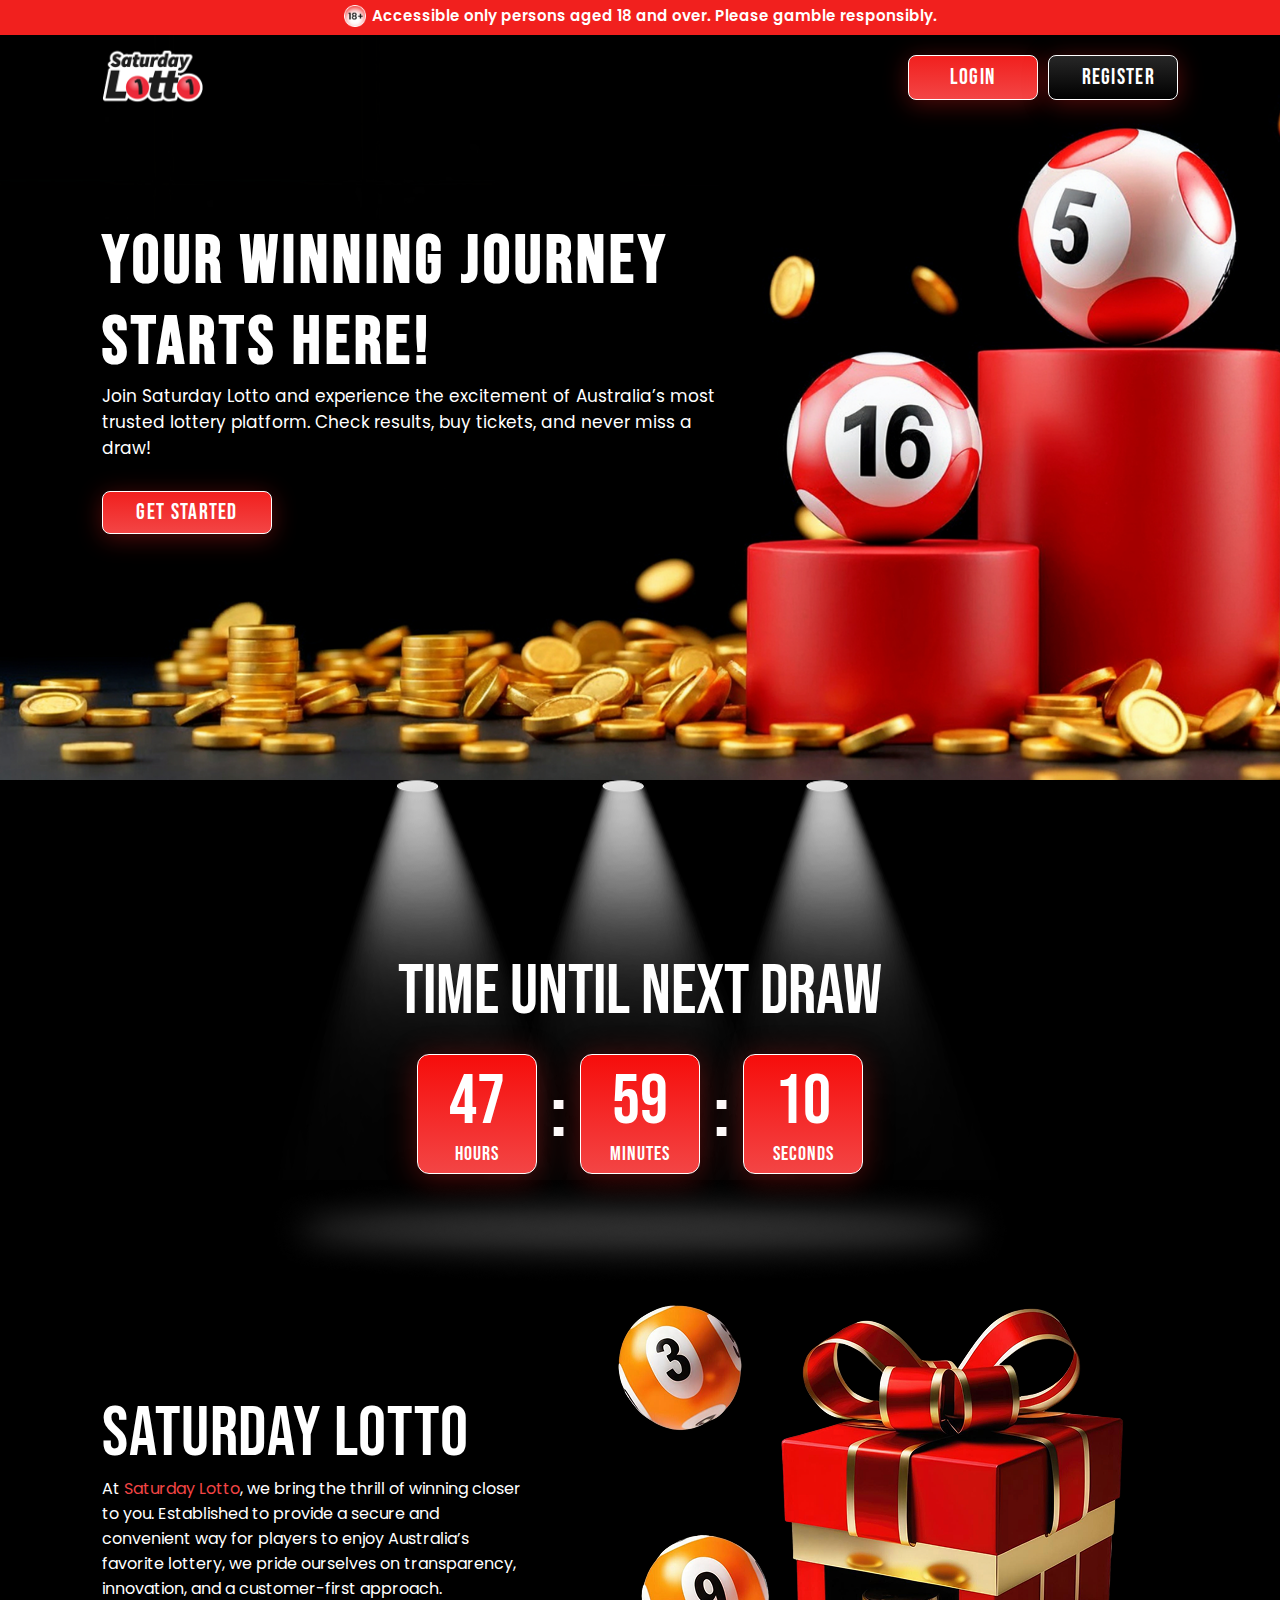
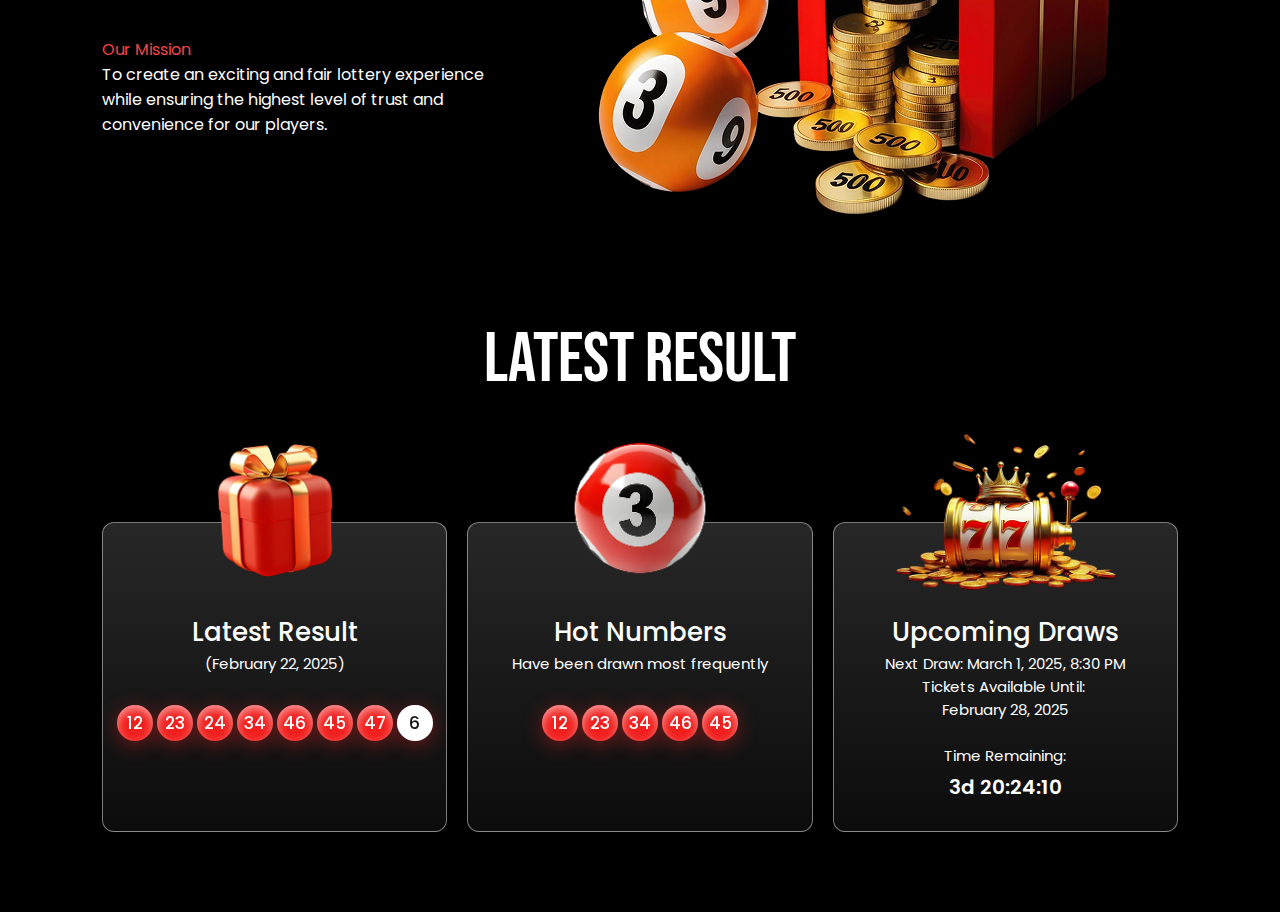
==== index.html @ 179a5784 "first commit" ====
<!DOCTYPE html>
<html lang="en">
    <head>
        <meta charset="utf-8">
		<meta http-equiv="X-UA-Compatible" content="IE=edge">
		<meta name="viewport" content="width=device-width, initial-scale=1">
        <title></title>
        <link rel="shortcut icon" href="" type="image/x-icon">
        <link rel="stylesheet" href="css/style.css">
        <link rel="stylesheet" href="css/responsive.css">
        <link rel="preconnect" href="https://fonts.googleapis.com">
        <link rel="preconnect" href="https://fonts.gstatic.com" crossorigin>
        <link href="https://fonts.googleapis.com/css2?family=Bebas+Neue&family=Poppins:ital,wght@0,100;0,200;0,300;0,400;0,500;0,600;0,700;0,800;0,900;1,100;1,200;1,300;1,400;1,500;1,600;1,700;1,800;1,900&display=swap" rel="stylesheet">
    </head>
    <body>
        <header>
            <div class="warning-top-bar">
                <p><img src="images/waring-top-bar.png" alt="18+ Restriction Logo">Accessible only persons aged 18 and over. Please gamble responsibly.</p>
            </div>
            <div class="container">
                <div class="header-menu">
                    <div class="header-logo">
                        <a href="">
                            <img src="images/saturday-logo.png" alt="Saturday Lotto Logo">
                        </a>
                    </div>
                    <div class="header-button">
                        <a href="login.html">
                            <button class="login-btn">Login</button>
                        </a>
                        <a href="register.html">
                            <button class="register-btn">Register</button>
                        </a>
                    </div>
                </div>
                <div class="banner-context">
                    <h1>Your Winning Journey Starts Here!</h1>
                    <p>Join Saturday Lotto and experience the excitement of Australia’s most trusted lottery platform. Check results, buy tickets, and never miss a draw!</p>
                    <a href="register.html">
                        <button class="banner-btn">Get Started</button>
                    </a>
                </div>
            </div>
        </header>
        <main>
            <section class="timing-section">
                <div class="container">
                    <div class="title-heading">
                        <h2>Time Until Next Draw</h2>
                    </div>
                    <div class="time-count-flex">
                        <div class="time-content">
                            <h3 id="hours">47</h3>
                            <p>hours</p>
                        </div>
                        <span class="colon">:</span>
                        <div class="time-content">
                            <h3 id="minutes">59</h3>
                            <p>minutes</p>
                        </div>
                        <span class="colon">:</span>
                        <div class="time-content">
                            <h3 id="seconds">10</h3>
                            <p>seconds</p>
                        </div>
                    </div>
                    
                    <div class="highlight-shadow">
                        <img src="images/highlight-shadow.png" alt="Highlight Shadow Image">
                    </div>
                </div>
            </section>
            <section class="about-section">
                <div class="container">
                    <div class="about-flex">
                        <div class="about-content">
                            <h2>Saturday Lotto</h2>
                            <p>At <span>Saturday Lotto</span>, we bring the thrill of winning closer to you. Established to provide a secure and convenient way for players to enjoy Australia’s favorite lottery, we pride ourselves on transparency, innovation, and a customer-first approach.</p><br> <br>
                            <p><span>Our Mission</span> <br>To create an exciting and fair lottery experience while ensuring the highest level of trust and convenience for our players.</p>
                        </div>
                        <div class="about-img">
                            <img src="images/red-box-coin-about.png" alt="Red Box with full of coins image">
                        </div>
                    </div>
                </div>
            </section>
            <section class="result-section">
                <div class="container">
                    <div class="result-title">
                        <h2>Latest Result</h2>
                    </div>
                    <div class="result-flex">
                        <div class="result-card">
                            <div class="result-img">
                                <img src="images/Latest-Result.png" alt="">
                            </div>
                            <div class="result-card-content">
                                <h3>Latest Result</h3>
                                <p>(February 22, 2025)</p>
                                <div class="lotto-num">
                                    <span>12</span>
                                    <span>23</span>
                                    <span>24</span>
                                    <span>34</span>
                                    <span>46</span>
                                    <span>45</span>
                                    <span>47</span>
                                    <span class="lotto-num-w">6</span>
                                </div>
                            </div>
                        </div>
                        <div class="result-card">
                            <div class="result-img">
                                <img src="images/Hot-Numbers.png" class="result-img-2" alt="Hot Numbers Image">
                            </div>
                            <div class="result-card-content">
                                <h3>Hot Numbers</h3>
                                <p>Have been drawn most frequently</p>
                                <div class="lotto-num">
                                    <span>12</span>
                                    <span>23</span>
                                    <span>34</span>
                                    <span>46</span>
                                    <span>45</span>
                                </div>
                            </div>
                        </div>
                        <div class="result-card">
                            <div class="result-img">
                                <img src="images/Upcoming-Draws.png" class="result-img-3" alt="">
                            </div>
                            <div class="result-card-content">
                                <h3>Upcoming Draws</h3>
                                <p>Next Draw: March 1, 2025, 8:30 PM  <br>
                                    Tickets Available Until:  <br>
                                    February 28, 2025 <br> <br>
                                    
                                    Time Remaining: <br>
                                    <span class="time-result">3d 20:24:10</span></p>
                            </div>
                        </div>
                    </div>
                </div>
            </section>
        </main>
        <script>
            document.addEventListener("DOMContentLoaded", function () {
    function startCountdown(duration) {
        const hoursEl = document.querySelector(".time-content:nth-child(1) h3");
        const minutesEl = document.querySelector(".time-content:nth-child(2) h3");
        const secondsEl = document.querySelector(".time-content:nth-child(3) h3");

        let endTime = localStorage.getItem("countdownEndTime");
        if (!endTime) {
            endTime = Date.now() + duration * 1000;
            localStorage.setItem("countdownEndTime", endTime);
        } else {
            endTime = parseInt(endTime);
        }

        function updateCountdown() {
            let remainingTime = Math.max(0, Math.floor((endTime - Date.now()) / 1000));
            let hours = Math.floor(remainingTime / 3600);
            let minutes = Math.floor((remainingTime % 3600) / 60);
            let seconds = remainingTime % 60;

            hoursEl.textContent = hours.toString().padStart(2, '0');
            minutesEl.textContent = minutes.toString().padStart(2, '0');
            secondsEl.textContent = seconds.toString().padStart(2, '0');

            if (remainingTime > 0) {
                setTimeout(updateCountdown, 1000);
            } else {
                localStorage.removeItem("countdownEndTime");
            }
        }

        updateCountdown();
    }

    // Set countdown duration (e.g., 47 hours, 59 minutes, 10 seconds)
    let countdownDuration = (47 * 3600) + (59 * 60) + 10;
    startCountdown(countdownDuration);
});

        </script>
    </body>
</html>
---- css/style.css ----
*{
    padding: 0;
    margin: 0;
    box-sizing: border-box;
}
body{
    background: #000;
}
.container{
    width: 84%;
    max-width: 1365px;
    margin: 0 auto;
}
button{
    cursor: pointer;
}
header {
    background-image: url('../images/saturday-lotto-header-bg.png');
    background-position: center left 25%;
    background-repeat: no-repeat;
    background-size: cover;
    min-height: 780px;
}
.warning-top-bar{
    background: #F1201E;
    text-align: center;
    padding: 4px;
}
.warning-top-bar > p{
    color: #FFF;
    text-align: center;
    font-family: Poppins;
    font-size: 15px;
    font-style: normal;
    font-weight: 600;
    line-height: normal;
    display: inline-flex;
    align-items: center;
}
.warning-top-bar > p > img{
    width: 22px;
    height: 22px;
    margin-right: 6px;
}
.header-menu{
    display: flex;
    align-items: center;
    justify-content: space-between;
    padding: 8px 0px;
}
.header-logo > a > img{
    width: 100.763px;
    height: 66px;
    flex-shrink: 0;
    aspect-ratio: 100.76/66.00;
}
.header-button {
    display: flex;
    justify-content: center;
    align-items: center;
    gap: 10px;
    flex-shrink: 0;
}
button.login-btn{
    border-radius: 8px;
    border: 0.7px solid #FFF;
    background: linear-gradient(180deg, #F1201E 0%, #F34545 100%);
    box-shadow: 0px 4px 25px 0px rgba(241, 32, 30, 0.35);
    color: #FFF;
    text-align: center;
    font-size: 22px;
    font-style: normal;
    font-weight: 500;
    line-height: normal;
    letter-spacing: 1.3px;
    width: 130px;
    height: 45px;
    padding: 7px 33px;
    font-family: "Bebas Neue";
}
button.register-btn{
    border-radius: 8px;
    border: 0.7px solid #FFF;
    background: linear-gradient(180deg, #272727 0%, #000 100%);
    box-shadow: 0px 4px 25px 0px rgba(241, 32, 30, 0.35);
    color: #FFF;
    text-align: center;
    font-size: 22px;
    font-style: normal;
    font-weight: 500;
    line-height: normal;
    letter-spacing: 1.3px;
    width: 130px;
    height: 45px;
    padding: 7px 33px;
    font-family: "Bebas Neue";
}
.banner-context{
    padding: 100px 0px ;
}
.banner-context > h1{
    color: #FFF;
    font-family: "Bebas Neue";
    font-size: 68px;
    font-style: normal;
    font-weight: 600;
    line-height: normal;
    letter-spacing: 4px;
    width: 60%;
}
.banner-context > p{
    color: #FFF;
    font-family: Poppins;
    font-size: 17px;
    font-style: normal;
    font-weight: 400;
    line-height: normal;
    width: 58%;
}
button.banner-btn{
    border-radius: 8px;
    border: 0.7px solid #FFF;
    background: linear-gradient(180deg, #F1201E 0%, #F34545 100%);
    box-shadow: 0px 4px 25px 0px rgba(241, 32, 30, 0.35);
    color: #FFF;
    text-align: center;
    font-family: "Bebas Neue";
    font-size: 22px;
    font-style: normal;
    font-weight: 500;
    line-height: normal;
    letter-spacing: 1.3px;
    padding: 7px 33px;
    margin: 30px 0px;
}
.timing-section {
    background-image: url('../images/lighting-img.png');
    background-repeat: no-repeat;
    height: 400px;
    padding: 150px 0px 200px 0px;
    width: 100%;
    background-position: 54% 17%;
}
.title-heading > h2 {
    color: #FFF;
    font-family: "Bebas Neue";
    font-size: 70px;
    font-style: normal;
    font-weight: 500;
    line-height: normal;
    text-align: center;
    padding: 20px 0px;
}
.time-count-flex {
    display: flex;
    align-items: center;
    justify-content: center;
    gap: 15px; 
}
.time-content {
    border-radius: 12px;
    border: 1px solid #FFF;
    background: linear-gradient(180deg, #F60D0B 0%, #F34545 100%);
    box-shadow: 0px 4px 30px 0px rgba(241, 32, 30, 0.35);
    width: 120px;
    height: 120px;
    flex-shrink: 0;
    text-align: center;
    display: flex;
    flex-direction: column;
    align-items: center;
    justify-content: center;
}
.time-content h3 {
    color: #FFF;
    font-family: "Bebas Neue";
    font-size: 70px;
    font-style: normal;
    font-weight: 400;
    line-height: 100px;
    margin: 0;
}
.time-content p {
    color: #FFF;
    font-family: "Bebas Neue";
    font-size: 20px;
    font-style: normal;
    font-weight: 400;
    line-height: normal;
    letter-spacing: 1px;
    margin: 0;
    position: relative;
    top: -10px;
}
.colon {
    font-size: 70px;
    font-family: "Bebas Neue";
    color: #FFF;
    font-weight: bold;
    line-height: 100px;
}
.highlight-shadow{
    text-align: center;
}
.about-section{
    padding: 70px 0px 40px 0px;
}
.about-flex{
    display: grid;
    grid-template-columns: repeat(2, 1fr);
    align-items: center;
    gap: 30px;
}
.about-content > h2{
    color: #FFF;
    font-family: "Bebas Neue";
    font-size: 70px;
    font-style: normal;
    font-weight: 500;
    line-height: normal;
    letter-spacing: 0.8px;
}
.about-content > p{
    color: #FFF;
    font-family: Poppins;
    font-size: 16px;
    font-style: normal;
    font-weight: 400;
    line-height: normal;
}
.about-content > p > span{
    color: #F34545;
}
.result-section{
    padding: 0px 0px 80px 0px;
}
.result-title > h2{
    color: #FFF;
    text-align: center;
    font-family: "Bebas Neue";
    font-size: 70px;
    font-style: normal;
    font-weight: 500;
    line-height: normal;
    text-align: center;
}
.result-flex{
    display: grid;
    grid-template-columns: repeat(3, 1fr);
    gap: 20px;
    align-items: center;
    justify-content: center;
    padding-top: 120px;
}
.result-card{
    border-radius: 12px;
    border: 1px solid rgba(255, 255, 255, 0.46);
    background: linear-gradient(180deg, #272727 0%, #0C0C0C 100%);
    text-align: center;
    flex-shrink: 0;
    height: 310px;
    flex-shrink: 0;
}
.result-img {
    position: relative;
}
.result-img > img {
    position: absolute;
    top: -90px;
    transform: translateX(-50%);
    width: 150px;
    height: auto;
}
img.result-img-2 {
    width: 200px;
    height: 150px;
}
img.result-img-3 {
    width: 320px;
    height: 175px;
    flex-shrink: 0;
    aspect-ratio: 66/37;
}
.result-card-content{
    padding: 90px 0px 20px 0px;
}
.result-card-content > h3{
    color: #FFF;
    text-align: center;
    font-family: Poppins;
    font-size: 26px;
    font-style: normal;
    font-weight: 500;
    line-height: normal;
}
.result-card-content > p{
    color: #FFF;
    text-align: center;
    font-family: Poppins;
    font-size: 15px;
    font-style: normal;
    font-weight: 400;
    line-height: normal;
}
.lotto-num{
    padding: 30px 0px 0px 0px;
}
.lotto-num > span {
    background: #F1201E;
    box-shadow: 0px 4px 10px 0px rgba(255, 255, 255, 0.56) inset;
    filter: drop-shadow(0px 4px 10px rgba(241, 32, 30, 0.42));
    border-radius: 100px;
    width: 36px;
    display: inline-flex;
    height: 36px;
    padding: 8px;
    color: #FFF;
    text-align: center;
    font-family: Poppins;
    font-size: 17px;
    font-style: normal;
    font-weight: 500;
    line-height: normal;
    align-items: center;
    justify-content: center;
}
span.lotto-num-w{
    background-color: #fff !important;
    color: #151515 !important;
}
.time-result{
    font-size: 20px;
    font-weight: 600;
    line-height: 40px;
}
---- css/responsive.css ----
@media only screen and (max-width: 3000px) and (min-width: 2000px){
    header {
        min-height: 875px;
    }
}
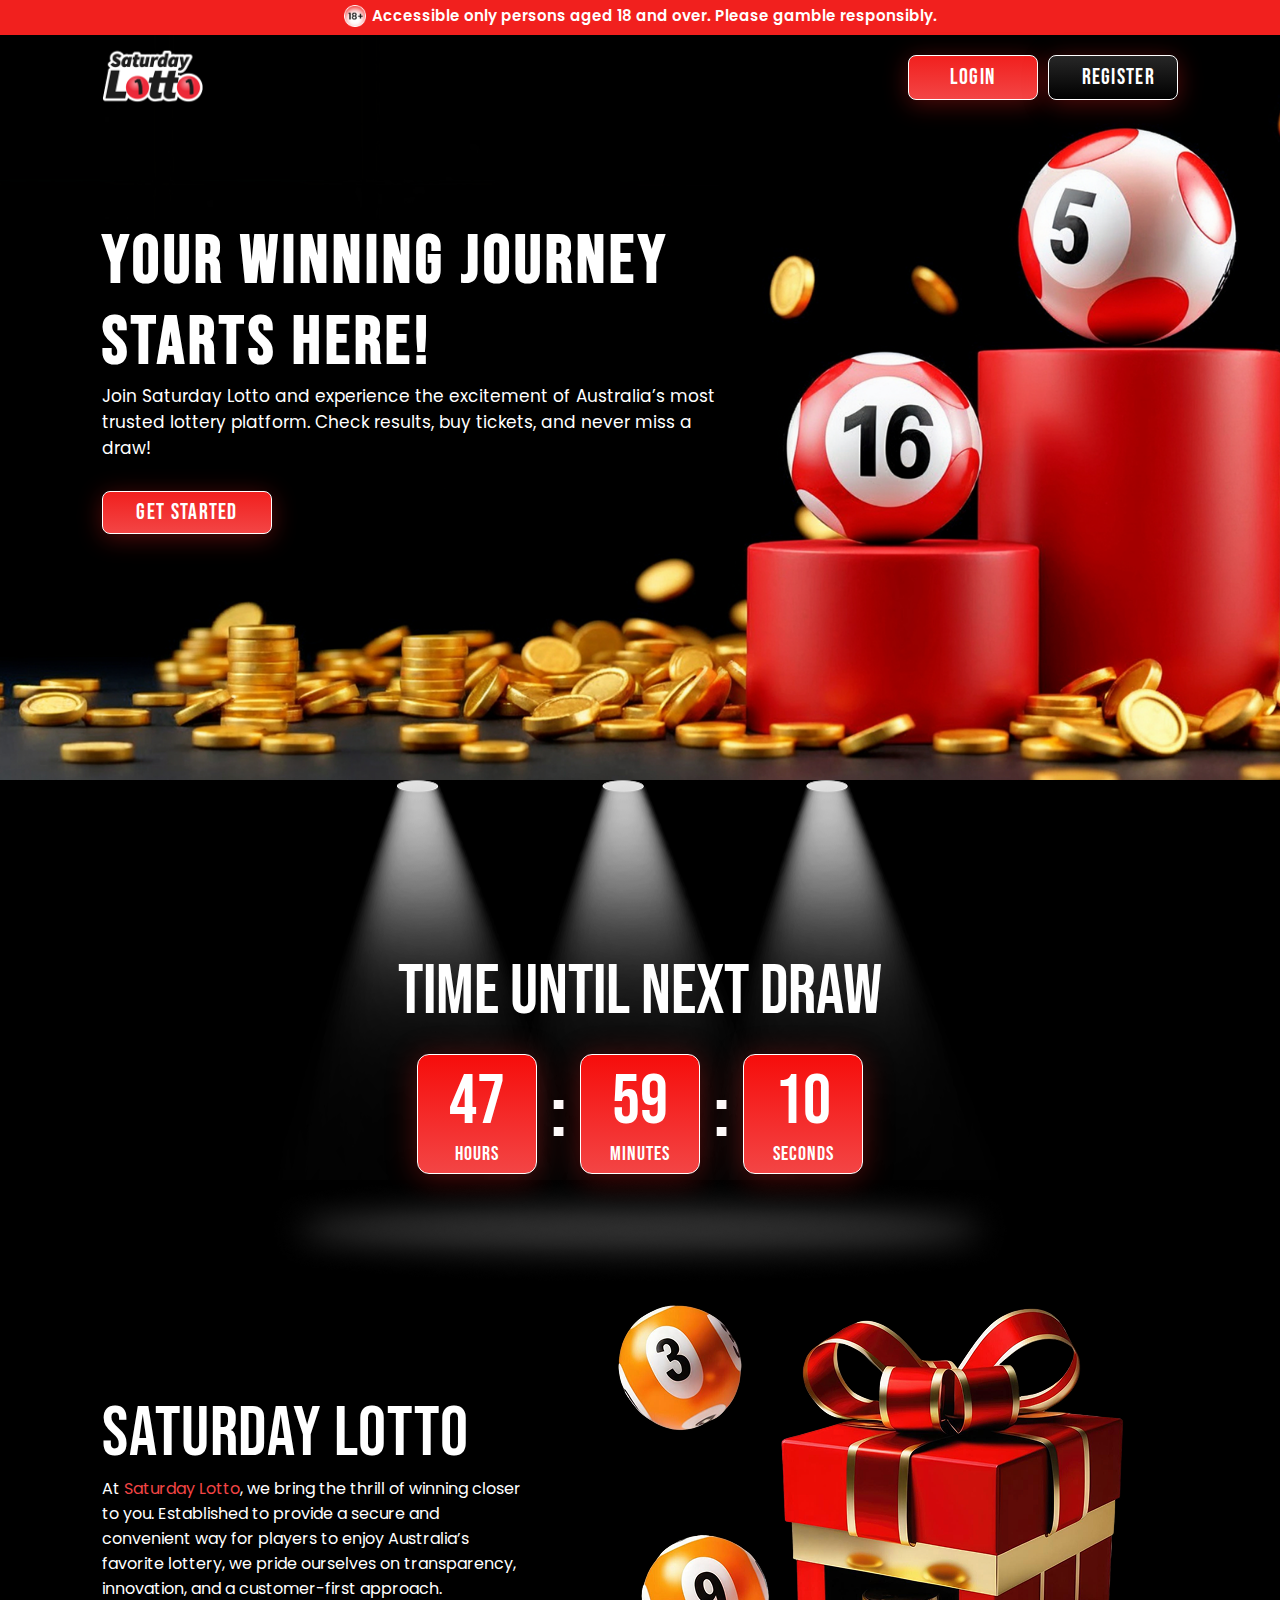
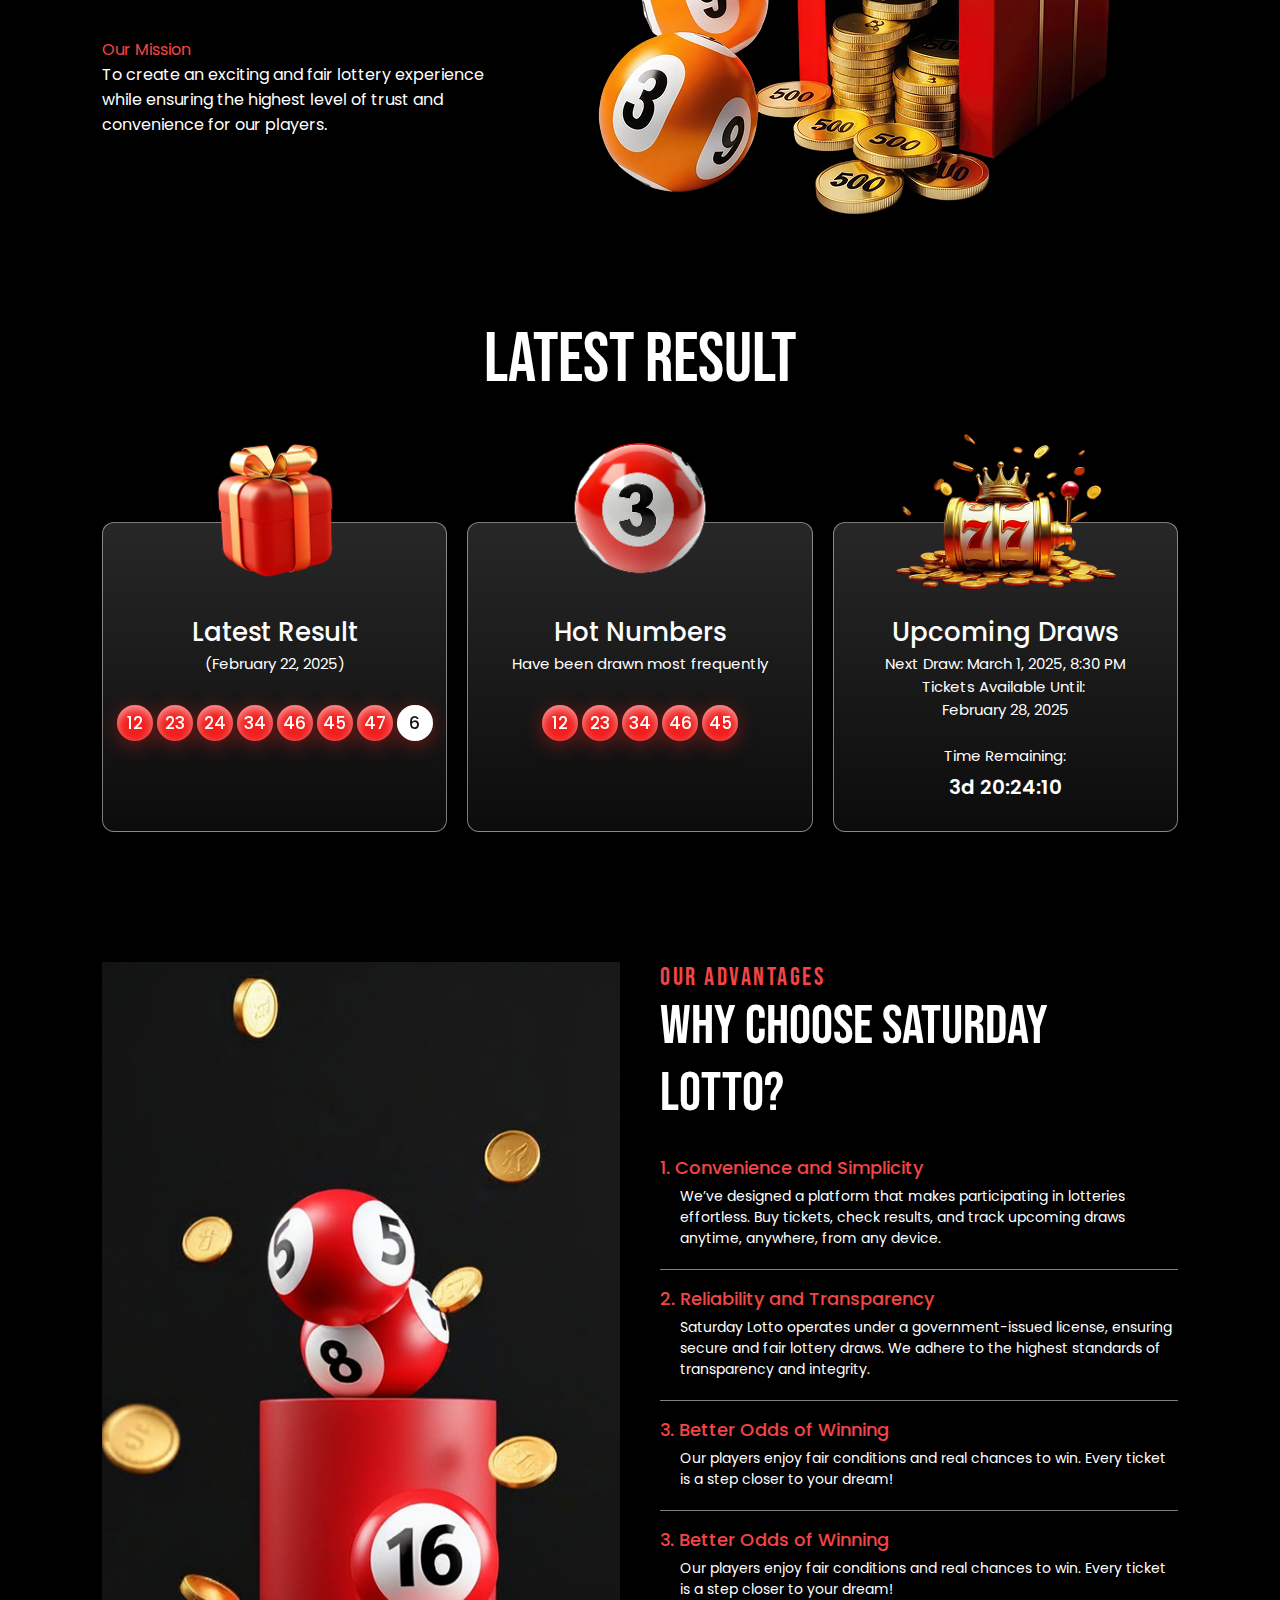
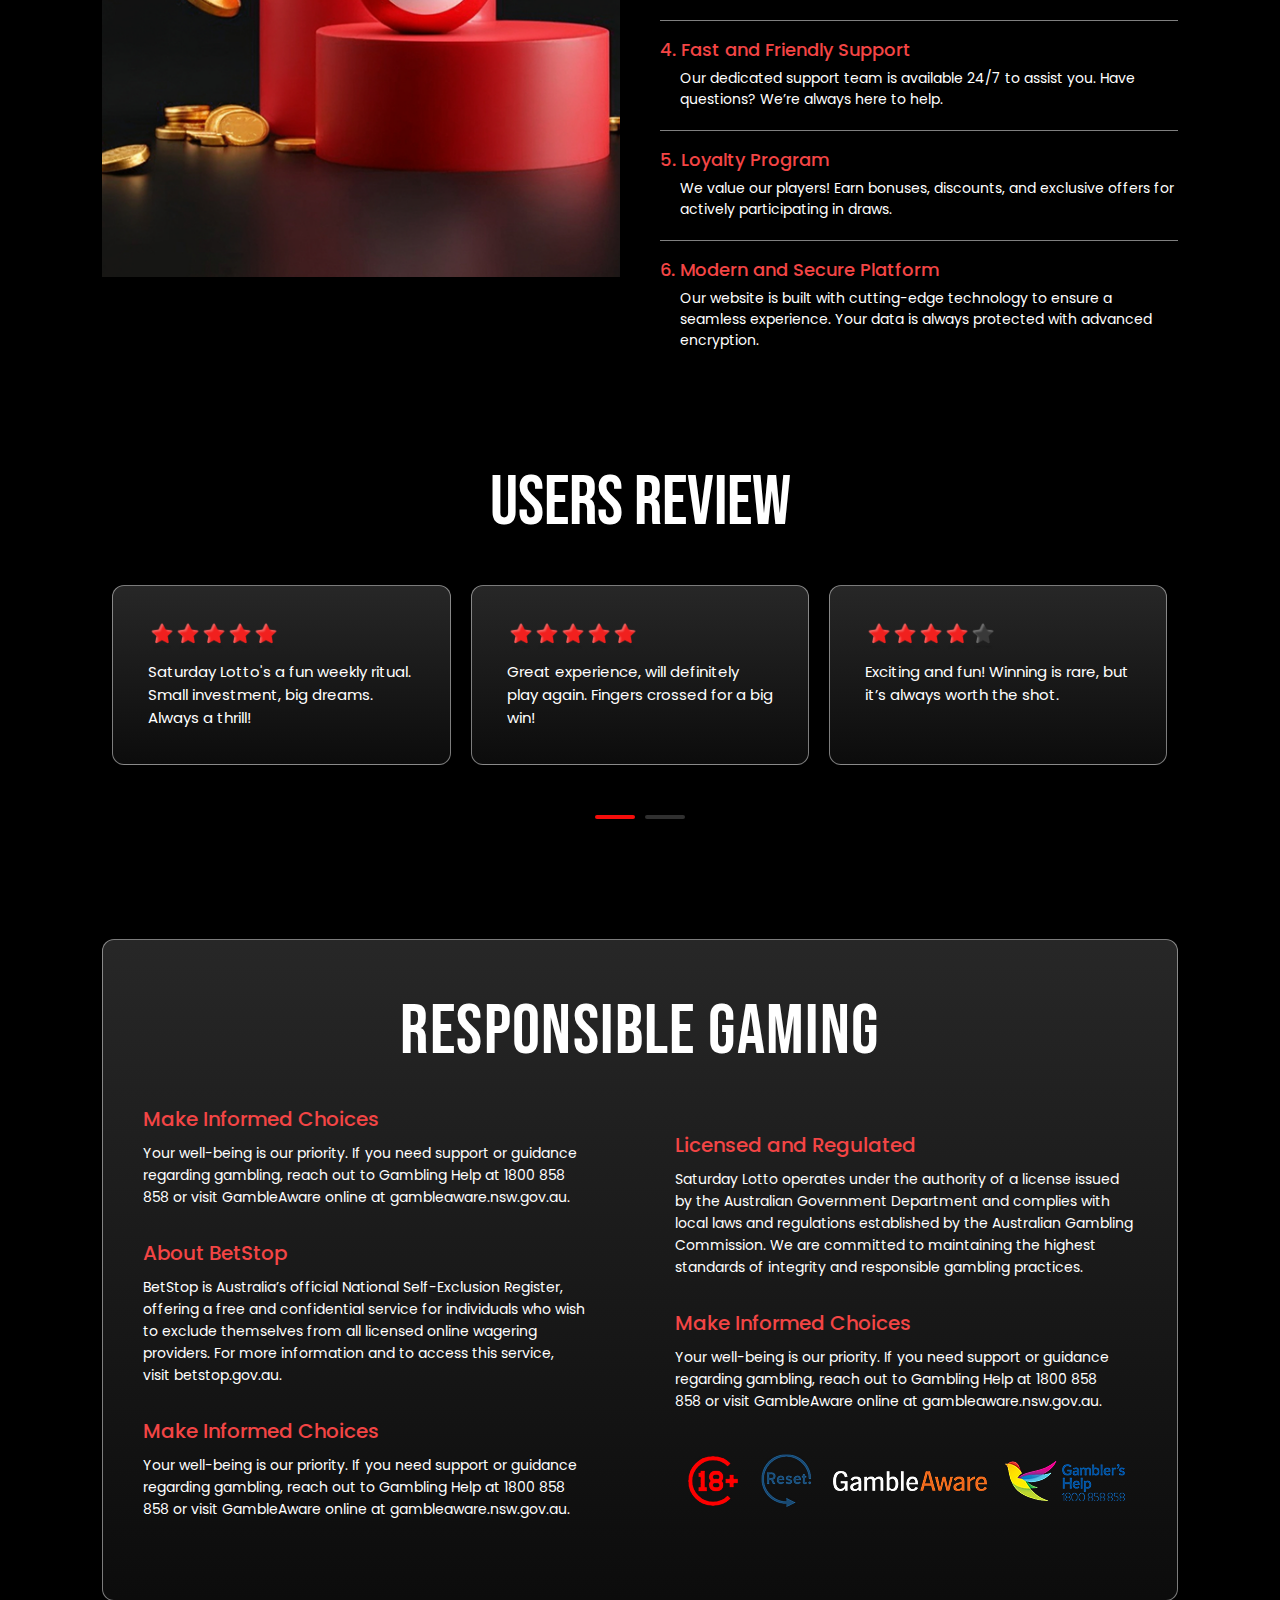
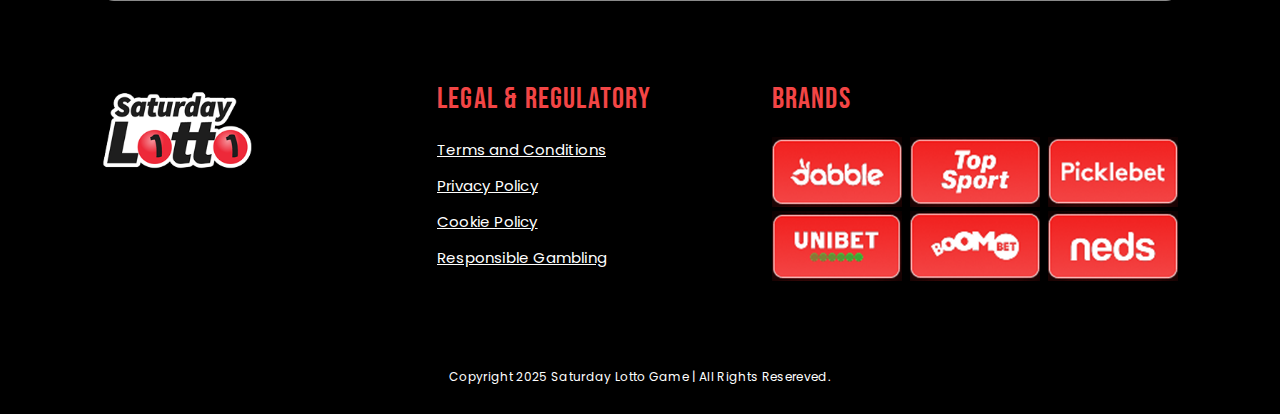
==== commit d641ccd4: "home page comlete" ====
--- a/index.html
+++ b/index.html
@@ -142,47 +142,264 @@
                     </div>
                 </div>
             </section>
+            <section class="faq-section">
+                <div class="container">
+                    <div class="faq-flex">
+                        <div class="faq-img-area">
+                            <img src="images/faq-bg-img.png" alt="Saturday Lotto FAQ Image">
+                        </div>
+                        <div class="faq-context">
+                            <div class="faq-title-part">
+                                <small>Our Advantages</small>
+                                <h2>Why Choose Saturday Lotto?</h2>
+                            </div>
+                            <div class="faq-part">
+                                <ul>
+                                    <li>
+                                        <h3>1. Convenience and Simplicity</h3>
+                                        <p>We’ve designed a platform that makes participating in lotteries effortless. Buy tickets, check results, and track upcoming draws anytime, anywhere, from any device.</p>
+                                    </li>
+                                    <li>
+                                        <h3>2. Reliability and Transparency</h3>
+                                        <p>Saturday Lotto operates under a government-issued license, ensuring secure and fair lottery draws. We adhere to the highest standards of transparency and integrity.</p>
+                                    </li>
+                                    <li>
+                                        <h3>3. Better Odds of Winning</h3>
+                                        <p>Our players enjoy fair conditions and real chances to win. Every ticket is a step closer to your dream!</p>
+                                    </li>
+                                    <li>
+                                        <h3>3. Better Odds of Winning</h3>
+                                        <p>Our players enjoy fair conditions and real chances to win. Every ticket is a step closer to your dream!</p>
+                                    </li>
+                                    <li>
+                                        <h3>4. Fast and Friendly Support</h3>
+                                        <p>Our dedicated support team is available 24/7 to assist you. Have questions? We’re always here to help.</p>
+                                    </li>
+                                    <li>
+                                        <h3>5. Loyalty Program</h3>
+                                        <p>We value our players! Earn bonuses, discounts, and exclusive offers for actively participating in draws.</p>
+                                    </li>
+                                    <li>
+                                        <h3>6. Modern and Secure Platform</h3>
+                                        <p>Our website is built with cutting-edge technology to ensure a seamless experience. Your data is always protected with advanced encryption.</p>
+                                    </li>
+                                </ul>
+                            </div>
+                        </div>
+                    </div>
+                </div>
+            </section>
+            <section class="review-section">
+                <div class="container">
+                    <div class="review-title">
+                        <h2>USERS REVIEW</h2>
+                    </div>
+                    <div class="review-slider-container">
+                        <div class="review-slider-flex" id="reviewSlider">
+                            <div class="review-card">
+                                <ul>
+                                    <li><img src="images/star.png" alt="Star Icon"></li>
+                                    <li><img src="images/star.png" alt="Star Icon"></li>
+                                    <li><img src="images/star.png" alt="Star Icon"></li>
+                                    <li><img src="images/star.png" alt="Star Icon"></li>
+                                    <li><img src="images/star.png" alt="Star Icon"></li>
+                                </ul>
+                                <p>Saturday Lotto's a fun weekly ritual. Small investment, big dreams. Always a thrill!</p>
+                            </div>
+                            <div class="review-card">
+                                <ul>
+                                    <li><img src="images/star.png" alt="Star Icon"></li>
+                                    <li><img src="images/star.png" alt="Star Icon"></li>
+                                    <li><img src="images/star.png" alt="Star Icon"></li>
+                                    <li><img src="images/star.png" alt="Star Icon"></li>
+                                    <li><img src="images/star.png" alt="Star Icon"></li>
+                                </ul>
+                                <p>Great experience, will definitely play again. Fingers crossed for a big win!</p>
+                            </div>
+                            <div class="review-card">
+                                <ul>
+                                    <li><img src="images/star.png" alt="Star Icon"></li>
+                                    <li><img src="images/star.png" alt="Star Icon"></li>
+                                    <li><img src="images/star.png" alt="Star Icon"></li>
+                                    <li><img src="images/star.png" alt="Star Icon"></li>
+                                    <li><img src="images/star-black.png" alt="Star Icon"></li>
+                                </ul>
+                                <p>Exciting and fun! Winning is rare, but it’s always worth the shot.</p>
+                            </div>
+                            <div class="review-card">
+                                <ul>
+                                    <li><img src="images/star.png" alt="Star Icon"></li>
+                                    <li><img src="images/star.png" alt="Star Icon"></li>
+                                    <li><img src="images/star.png" alt="Star Icon"></li>
+                                    <li><img src="images/star.png" alt="Star Icon"></li>
+                                    <li><img src="images/star.png" alt="Star Icon"></li>
+                                </ul>
+                                <p>Thrilling and enjoyable! Winning doesn’t happen often, but it’s always worth taking the chance.</p>
+                            </div>
+                        </div>
+                    </div>
+                    <div class="slider-button">
+                        <div class="button-pre" id="prevBtn"></div>
+                        <div class="button-next" id="nextBtn"></div>
+                    </div>
+                </div>
+            </section>
+            <section class="responsibile-section">
+                <div class="container">
+                    <div class="game-bg">
+                        <div class="gaming-title">
+                            <h2>Responsible Gaming</h2>
+                        </div>
+                        <div class="game-flex">
+                            <div class="game-context">
+                                <h3>Make Informed Choices</h3>
+                                <p>Your well-being is our priority. If you need support or guidance regarding gambling, reach out to Gambling Help at 1800 858 858 or visit GambleAware online at gambleaware.nsw.gov.au.</p>
+                                <h3>About BetStop</h3>
+                                <p>BetStop is Australia’s official National Self-Exclusion Register, offering a free and confidential service for individuals who wish to exclude themselves from all licensed online wagering providers. For more information and to access this service, visit betstop.gov.au.</p>
+                                <h3>Make Informed Choices</h3>
+                                <p>Your well-being is our priority. If you need support or guidance regarding gambling, reach out to Gambling Help at 1800 858 858 or visit GambleAware online at gambleaware.nsw.gov.au.</p>
+                            </div> <div class="game-context">
+                                <h3>Licensed and Regulated</h3>
+                                <p>Saturday Lotto operates under the authority of a license issued by the Australian Government Department and complies with local laws and regulations established by the Australian Gambling Commission. We are committed to maintaining the highest standards of integrity and responsible gambling practices.</p>
+                                <h3>Make Informed Choices</h3>
+                                <p>Your well-being is our priority. If you need support or guidance regarding gambling, reach out to Gambling Help at 1800 858 858 or visit GambleAware online at gambleaware.nsw.gov.au.</p>
+                                <ul>
+                                    <li>
+                                        <a href="">
+                                            <img src="images/f-logo-1.png" alt="">
+                                        </a>
+                                    </li>
+                                    <li>
+                                        <a href="">
+                                            <img src="images/f-logo-2.png" alt="">
+                                        </a>
+                                    </li>
+                                    <li>
+                                        <a href="">
+                                            <img src="images/f-logo-3.png" alt="">
+                                        </a>
+                                    </li>
+                                    <li>
+                                        <a href="">
+                                            <img src="images/f-logo-4.png" alt="">
+                                        </a>
+                                    </li>
+                                </ul>
+                            </div>
+                        </div>
+                    </div>
+                </div>
+            </section>
         </main>
+        <footer class="footer-section">
+            <div class="container">
+                <div class="contact-flex">
+                    <div class="footer-logo">
+                        <img src="images/saturday-logo.png" alt="Saturday Lotto Logo">
+                    </div>
+                    <div class="useful-links">
+                        <h3 class="footer-title-h3">Legal & Regulatory</h3>
+                        <ul>
+                            <li>
+                                <a href="terms.html">Terms and Conditions</a>
+                            </li>
+                            <li>
+                                <a href="privacy-policy.html">Privacy Policy</a>
+                            </li>
+                            <li>
+                                <a href="cookie-policy.html">Cookie Policy</a>
+                            </li>
+                            <li>
+                                <a href="responsible-gaming.html">Responsible Gambling</a>
+                            </li>
+                        </ul>
+                    </div>
+                    <div class="footer-brands">
+                        <h3 class="footer-title-h3">brands</h3>
+                        <ul>
+                            <li><img src="images/brand-1.png"></li>
+                            <li><img src="images/brand-2.png"></li>
+                            <li><img src="images/brand-3.png"></li>
+                            <li><img src="images/brand-4.png"></li>
+                            <li><img src="images/brand-5.png"></li>
+                            <li><img src="images/brand-6.png"></li>
+                        </ul>
+                    </div>
+                </div>
+                <div class="copyright">
+                    <p>Copyright 2025 Saturday Lotto Game | All Rights Resereved.</p>
+                </div>
+            </div>
+        </footer>
+
         <script>
             document.addEventListener("DOMContentLoaded", function () {
-    function startCountdown(duration) {
-        const hoursEl = document.querySelector(".time-content:nth-child(1) h3");
-        const minutesEl = document.querySelector(".time-content:nth-child(2) h3");
-        const secondsEl = document.querySelector(".time-content:nth-child(3) h3");
-
-        let endTime = localStorage.getItem("countdownEndTime");
-        if (!endTime) {
-            endTime = Date.now() + duration * 1000;
-            localStorage.setItem("countdownEndTime", endTime);
-        } else {
-            endTime = parseInt(endTime);
-        }
-
-        function updateCountdown() {
-            let remainingTime = Math.max(0, Math.floor((endTime - Date.now()) / 1000));
-            let hours = Math.floor(remainingTime / 3600);
-            let minutes = Math.floor((remainingTime % 3600) / 60);
-            let seconds = remainingTime % 60;
-
-            hoursEl.textContent = hours.toString().padStart(2, '0');
-            minutesEl.textContent = minutes.toString().padStart(2, '0');
-            secondsEl.textContent = seconds.toString().padStart(2, '0');
-
-            if (remainingTime > 0) {
-                setTimeout(updateCountdown, 1000);
-            } else {
-                localStorage.removeItem("countdownEndTime");
-            }
-        }
-
-        updateCountdown();
-    }
-
-    // Set countdown duration (e.g., 47 hours, 59 minutes, 10 seconds)
-    let countdownDuration = (47 * 3600) + (59 * 60) + 10;
-    startCountdown(countdownDuration);
-});
-
+                function startCountdown(duration) {
+                    const hoursEl = document.querySelector(".time-content:nth-child(1) h3");
+                    const minutesEl = document.querySelector(".time-content:nth-child(2) h3");
+                    const secondsEl = document.querySelector(".time-content:nth-child(3) h3");
+
+                    let endTime = localStorage.getItem("countdownEndTime");
+                    if (!endTime) {
+                        endTime = Date.now() + duration * 1000;
+                        localStorage.setItem("countdownEndTime", endTime);
+                    } else {
+                        endTime = parseInt(endTime);
+                    }
+
+                    function updateCountdown() {
+                        let remainingTime = Math.max(0, Math.floor((endTime - Date.now()) / 1000));
+                        let hours = Math.floor(remainingTime / 3600);
+                        let minutes = Math.floor((remainingTime % 3600) / 60);
+                        let seconds = remainingTime % 60;
+
+                        hoursEl.textContent = hours.toString().padStart(2, '0');
+                        minutesEl.textContent = minutes.toString().padStart(2, '0');
+                        secondsEl.textContent = seconds.toString().padStart(2, '0');
+
+                        if (remainingTime > 0) {
+                            setTimeout(updateCountdown, 1000);
+                        } else {
+                            localStorage.removeItem("countdownEndTime");
+                        }
+                    }
+
+                    updateCountdown();
+                }
+
+                // Set countdown duration (e.g., 47 hours, 59 minutes, 10 seconds)
+                let countdownDuration = (47 * 3600) + (59 * 60) + 10;
+                startCountdown(countdownDuration);
+            });
         </script>
+        <script>
+            let currentIndex = 0;
+                const reviews = document.getElementById("reviewSlider");
+                const totalReviews = document.querySelectorAll(".review-card").length;
+                const slidesToShow = window.innerWidth <= 768 ? 1 : window.innerWidth <= 1024 ? 2 : 3;
+
+                function updateSlider() {
+                    const slideWidth = document.querySelector(".review-card").offsetWidth;
+                    reviews.style.transform = `translateX(-${currentIndex * slideWidth}px)`;
+                }
+
+                document.getElementById("nextBtn").addEventListener("click", () => {
+                    if (currentIndex < totalReviews - slidesToShow) {
+                        currentIndex++;
+                    } else {
+                        currentIndex = 0;
+                    }
+                    updateSlider();
+                });
+
+                document.getElementById("prevBtn").addEventListener("click", () => {
+                    if (currentIndex > 0) {
+                        currentIndex--;
+                    } else {
+                        currentIndex = totalReviews - slidesToShow;
+                    }
+                    updateSlider();
+                });
+            </script>
     </body>
 </html>--- a/css/style.css
+++ b/css/style.css
@@ -332,4 +332,251 @@
     font-size: 20px;
     font-weight: 600;
     line-height: 40px;
+}
+.faq-section{
+    padding: 50px 0px;
+}
+.faq-flex{
+    display: grid;
+    grid-template-columns: repeat(2, 1fr);
+    justify-content: center;
+    gap: 40px;
+}
+.faq-img-area > img{
+    width: 100%;
+    height: auto;
+}
+.faq-title-part > small{
+    color: #F34545;
+    font-family: "Bebas Neue";
+    font-size: 25px;
+    font-style: normal;
+    font-weight: 400;
+    line-height: normal;
+    letter-spacing: 2.5px;
+}
+.faq-title-part > h2{
+    color: #FFF;
+    font-family: "Bebas Neue";
+    font-size: 55px;
+    font-style: normal;
+    font-weight: 500;
+    line-height: normal;
+    padding-bottom: 12px;
+}
+.faq-part > ul{
+    list-style: none;
+}
+.faq-part > ul > li{
+    border-bottom: 1px solid rgba(255, 255, 255, 0.50);
+    padding: 15px 0px;
+}
+.faq-part > ul > li:last-child {
+    border-bottom: none;
+}
+.faq-part > ul > li > h3{
+    color: #F34545;
+    font-family: Poppins;
+    font-size: 18px;
+    font-style: normal;
+    font-weight: 500;
+    line-height: normal;
+}
+.faq-part > ul > li > p{
+    color: #FFF;
+    font-family: Poppins;
+    font-size: 14px;
+    font-style: normal;
+    font-weight: 400;
+    line-height: normal;
+    padding-left: 20px;
+    padding-top: 5px;
+    padding-bottom: 5px;
+}
+.review-section {
+    padding: 40px 0px 80px 0px;
+    overflow: hidden;
+}
+.review-title > h2 {
+    color: #FFF;
+    text-align: center;
+    font-family: "Bebas Neue";
+    font-size: 70px;
+    font-weight: 500;
+    padding-bottom: 40px;
+}
+.review-slider-container {
+    overflow: hidden;
+    width: 100%;
+}
+.review-slider-flex {
+    display: flex;
+    transition: transform 0.5s ease-in-out;
+    width: 100%; 
+}
+.review-card {
+    flex: 0 0 calc(33.33% - 20px); 
+    border-radius: 12px;
+    border: 1px solid rgba(255, 255, 255, 0.46);
+    background: linear-gradient(180deg, #272727 0%, #0C0C0C 100%);
+    padding: 35px;
+    margin: 0 10px;
+    box-sizing: border-box; 
+}
+.review-card > ul > li {
+    list-style: none;
+    display: inline-flex;
+    align-items: center;
+}
+.review-card > ul > li > img {
+    width: 28px;
+    margin-right: -6px;
+}
+.review-card > p {
+    color: #FFF;
+    font-family: Poppins;
+    font-size: 15px;
+    font-weight: 400;
+    padding-top: 5px;
+}
+.slider-button {
+    display: flex;
+    justify-content: center;
+    gap: 10px;
+    margin-top: 50px;
+}
+.button-pre {
+    width: 40px;
+    height: 4px;
+    background: #F60D0B;
+    border-radius: 12px;
+    cursor: pointer;
+    transition: background 0.3s ease;
+}
+.button-next {
+    width: 40px;
+    height: 4px;
+    background: #303030;
+    border-radius: 12px;
+    cursor: pointer;
+    transition: background 0.3s ease;
+}
+.button-pre:hover, .button-next:hover {
+    background: #ff0703;
+}
+@media (max-width: 1024px) {
+    .review-card {
+        flex: 0 0 calc(50% - 20px); 
+    }
+}
+@media (max-width: 768px) {
+    .review-card {
+        flex: 0 0 calc(100% - 20px); 
+    }
+}
+.responsibile-section{
+    padding: 40px 0px;
+}
+.game-bg{
+    border-radius: 12px;
+    border: 1px solid rgba(255, 255, 255, 0.46);
+    background: linear-gradient(180deg, #272727 0%, #0C0C0C 100%);
+    padding: 50px 40px;
+}
+.gaming-title > h2{
+    color: #FFF;
+    text-align: center;
+    font-family: "Bebas Neue";
+    font-size: 70px;
+    font-style: normal;
+    font-weight: 500;
+    line-height: normal;
+    letter-spacing: 1.4px;
+    padding-bottom: 30px;
+}
+.game-flex {
+    display: grid;
+    grid-template-columns: repeat(2, 1fr);
+    gap: 80px;
+    align-items: center;
+}
+.game-context > h3{
+    color: #F34545;
+    font-family: Poppins;
+    font-size: 20px;
+    font-style: normal;
+    font-weight: 500;
+    line-height: normal;
+    padding-bottom: 8px;
+}
+.game-context > p{
+    color: #FFF;
+    font-family: Poppins;
+    font-size: 14px;
+    font-style: normal;
+    font-weight: 400;
+    line-height: 22px;
+    padding-bottom: 30px;
+}
+.game-context > ul {
+    list-style: none;
+    display: flex;
+    gap: 18px;
+    align-items: center;
+    padding: 12px;
+}
+.footer-section{
+    padding: 40px 0px 20px 0px;
+}
+.contact-flex{
+    display: grid;
+    grid-template-columns: repeat(3, 1fr);
+}
+.footer-logo > img{
+    width: 150px;
+}
+h3.footer-title-h3{
+    color: #F34545;
+    font-family: "Bebas Neue";
+    font-size: 30px;
+    font-style: normal;
+    font-weight: 500;
+    line-height: normal;
+    letter-spacing: 1.2px;
+    text-transform: uppercase;
+}
+.useful-links > ul{
+    list-style: none;
+    padding-top: 15px;
+}
+.useful-links > ul > li > a{
+    color: #FFF;
+    font-family: Poppins;
+    font-size: 15px;
+    font-style: normal;
+    font-weight: 400;
+    line-height: 36px; 
+    letter-spacing: 0.2px;
+}
+.footer-brands > h3{
+    padding-bottom: 20px;
+}
+.footer-brands > ul {
+    display: grid;
+    grid-template-columns: repeat(3, 1fr);
+    list-style: none;
+    gap: 0px 8px;
+}
+.copyright{
+    padding: 80px 0px 5px 0px;
+}
+.copyright > p{
+    color: #FFF;
+    text-align: center;
+    font-family: Poppins;
+    font-size: 12px;
+    font-style: normal;
+    font-weight: 400;
+    line-height: 24px; 
+    letter-spacing: 0.33px;
 }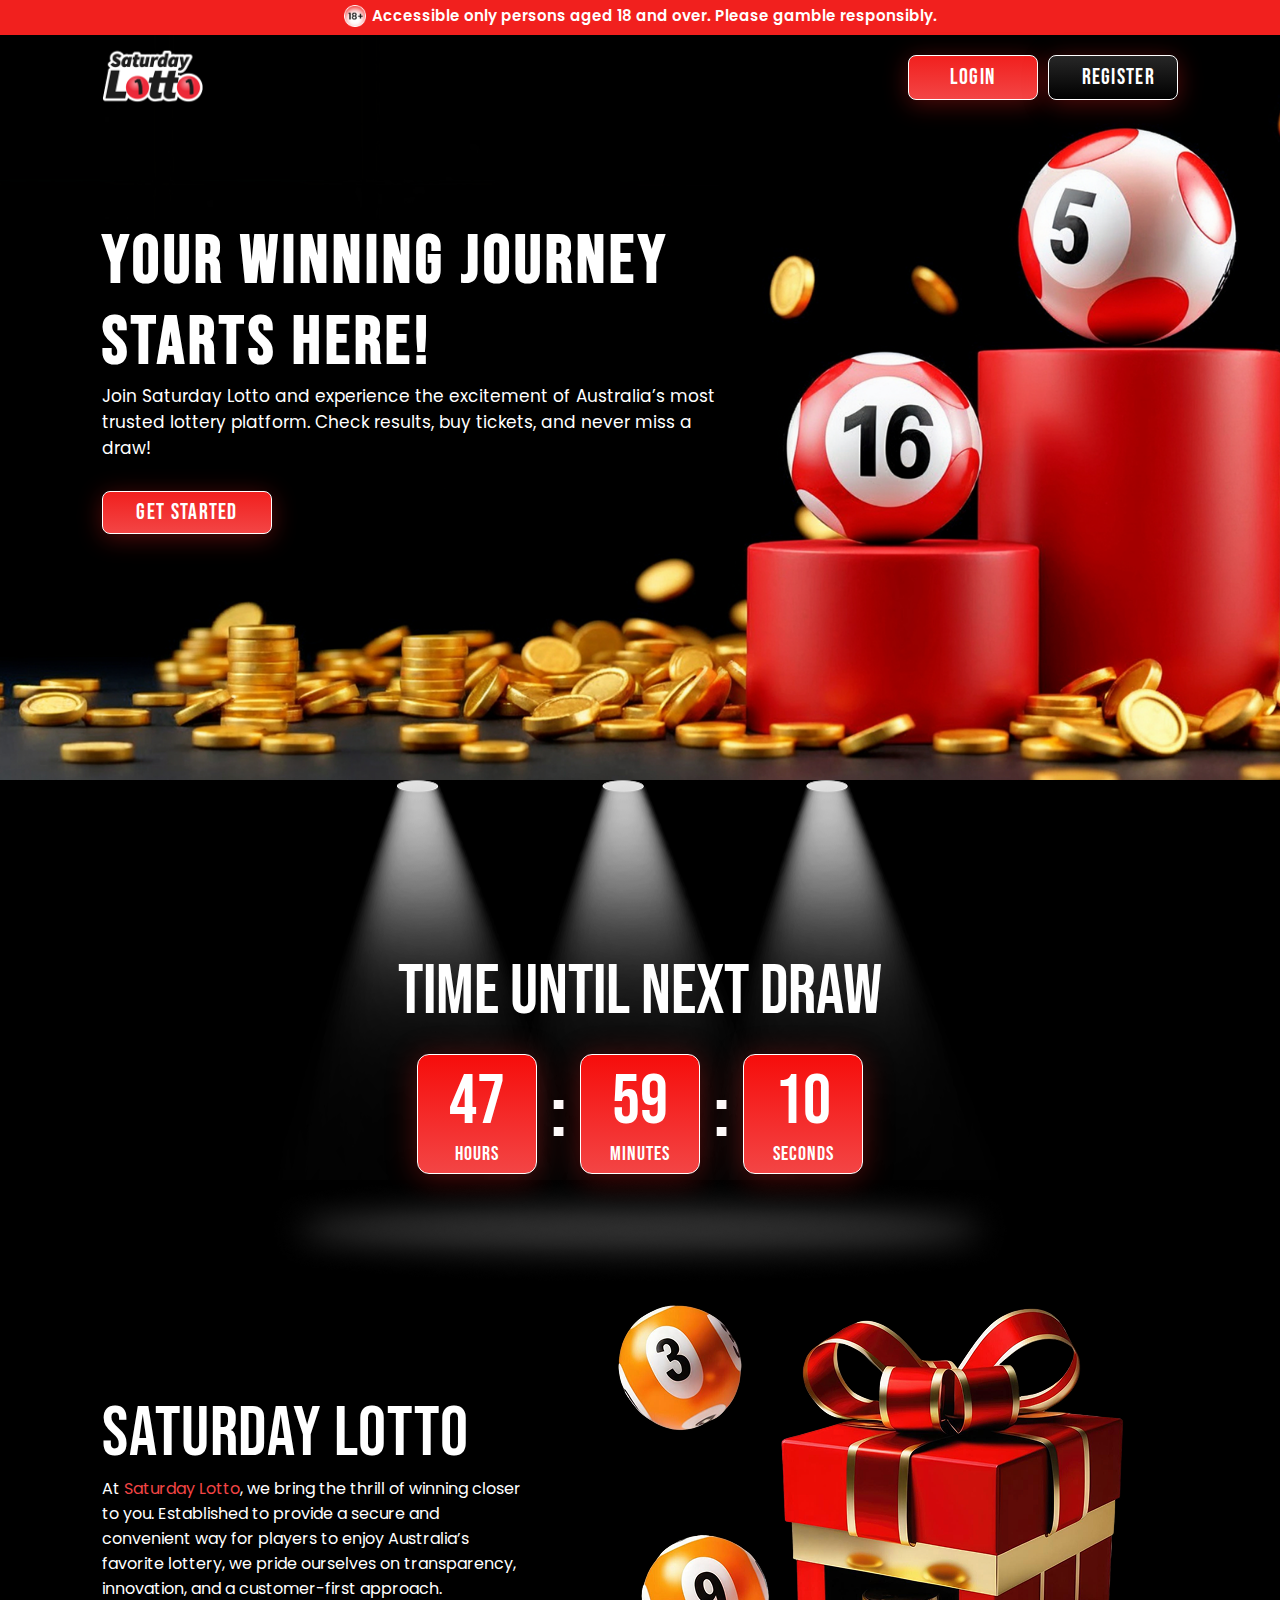
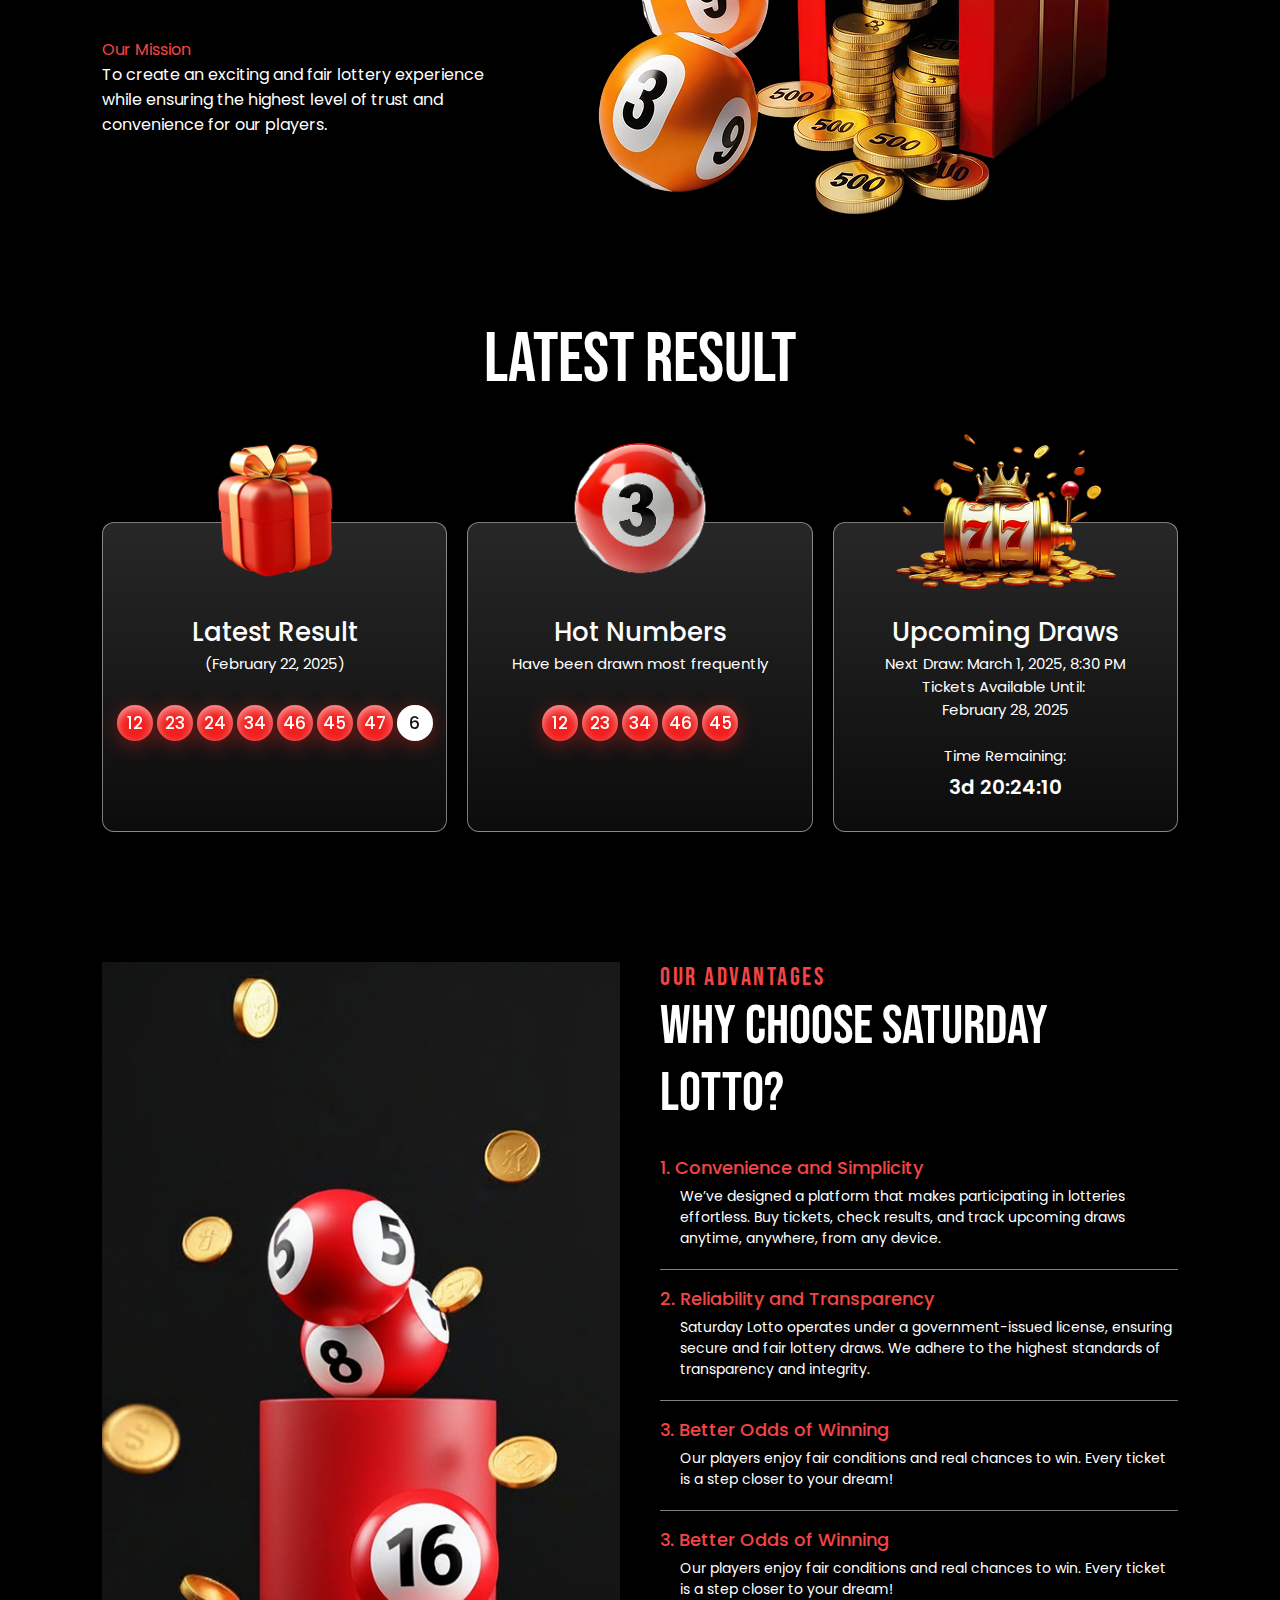
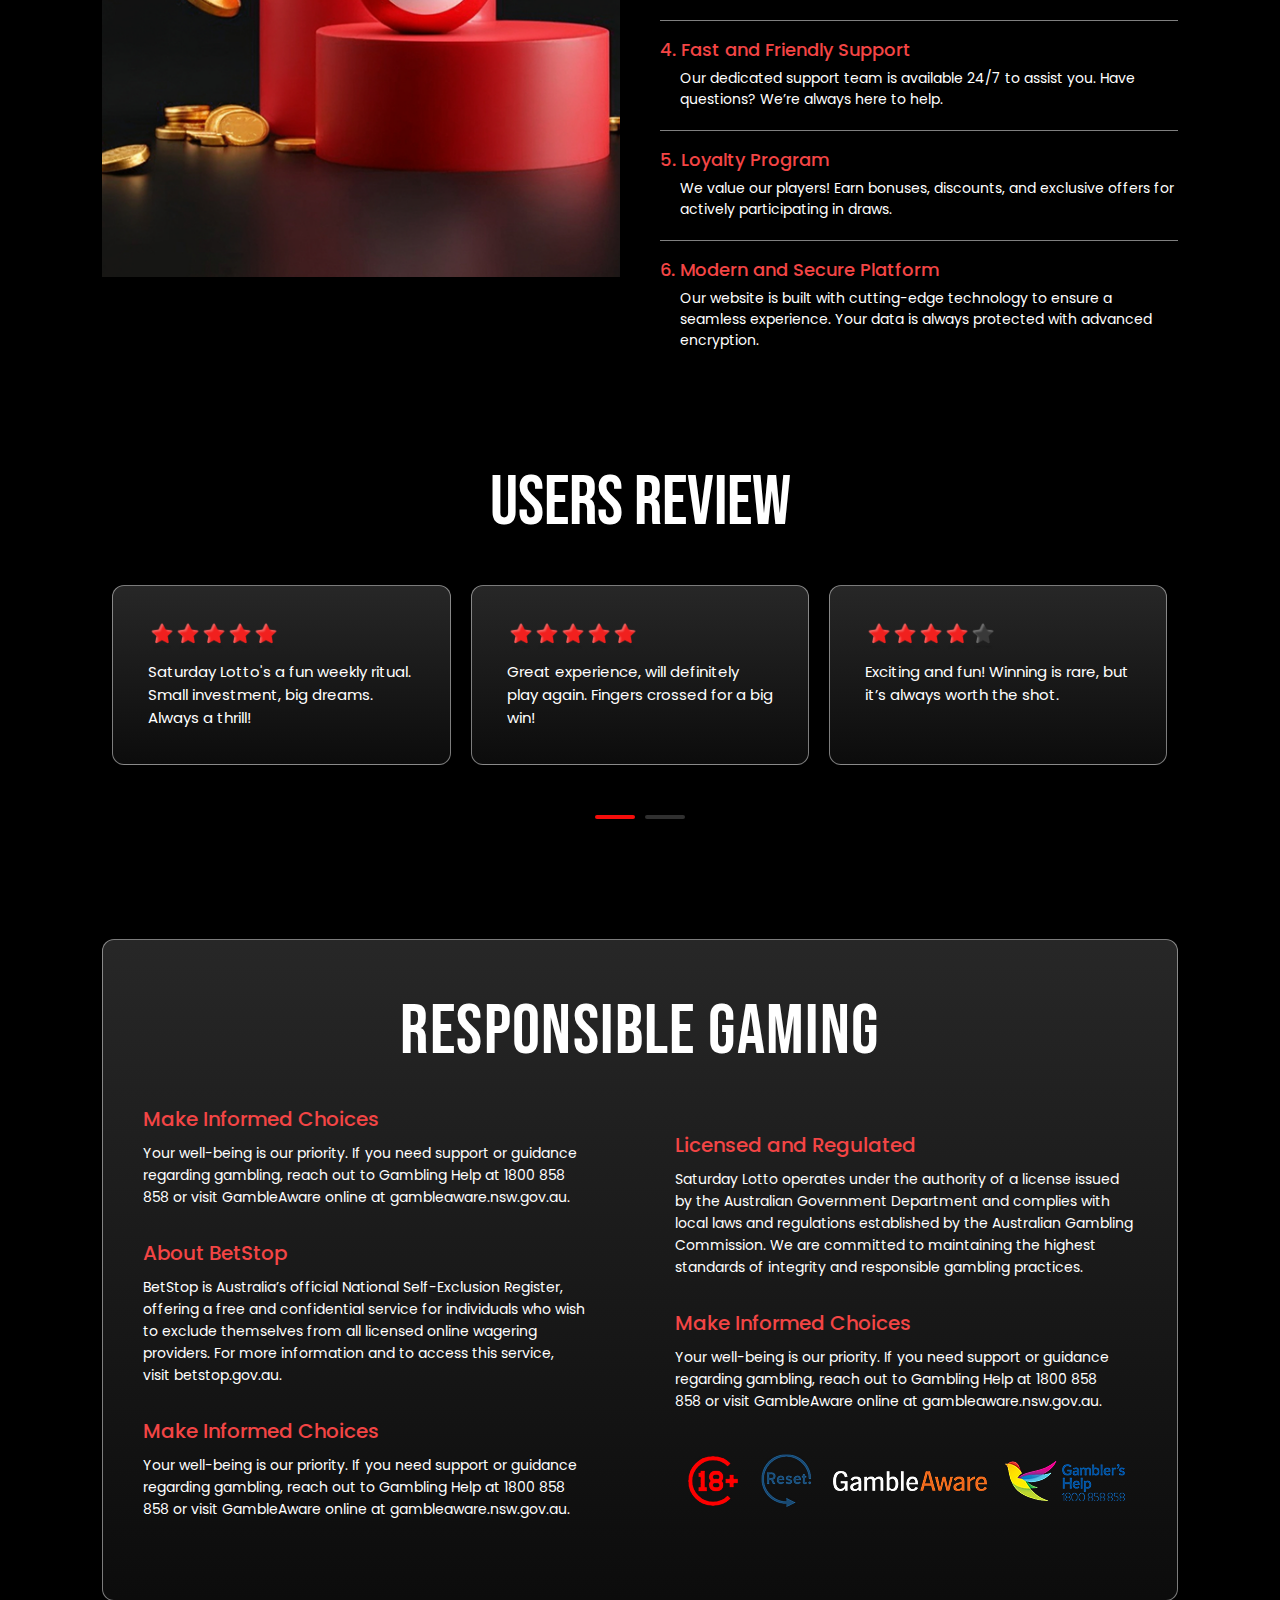
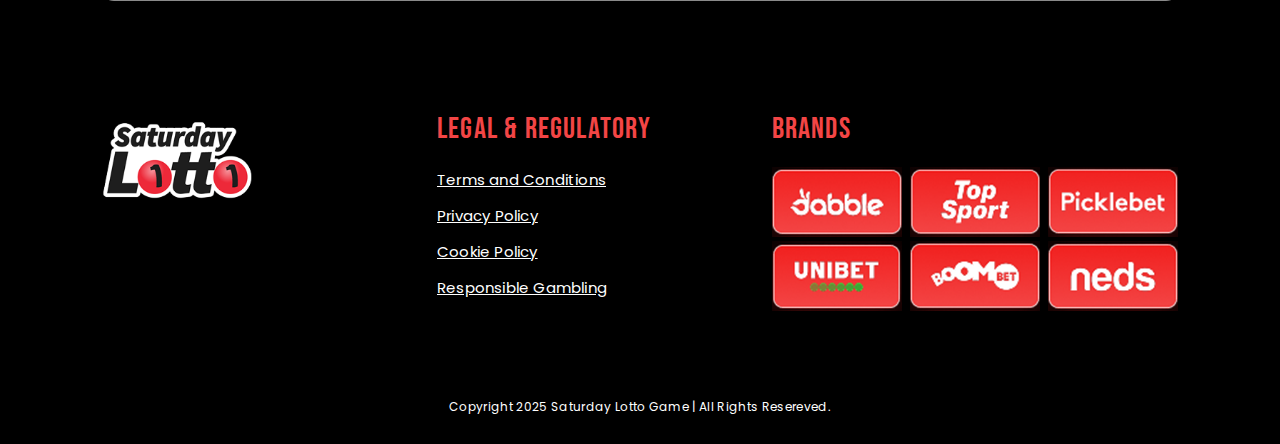
==== commit d8d5010d: "subpage" ====
--- a/index.html
+++ b/index.html
@@ -13,14 +13,14 @@
         <link href="https://fonts.googleapis.com/css2?family=Bebas+Neue&family=Poppins:ital,wght@0,100;0,200;0,300;0,400;0,500;0,600;0,700;0,800;0,900;1,100;1,200;1,300;1,400;1,500;1,600;1,700;1,800;1,900&display=swap" rel="stylesheet">
     </head>
     <body>
-        <header>
+        <header class="header-section">
             <div class="warning-top-bar">
                 <p><img src="images/waring-top-bar.png" alt="18+ Restriction Logo">Accessible only persons aged 18 and over. Please gamble responsibly.</p>
             </div>
             <div class="container">
                 <div class="header-menu">
                     <div class="header-logo">
-                        <a href="">
+                        <a href="/">
                             <img src="images/saturday-logo.png" alt="Saturday Lotto Logo">
                         </a>
                     </div>
@@ -258,7 +258,8 @@
                                 <p>BetStop is Australia’s official National Self-Exclusion Register, offering a free and confidential service for individuals who wish to exclude themselves from all licensed online wagering providers. For more information and to access this service, visit betstop.gov.au.</p>
                                 <h3>Make Informed Choices</h3>
                                 <p>Your well-being is our priority. If you need support or guidance regarding gambling, reach out to Gambling Help at 1800 858 858 or visit GambleAware online at gambleaware.nsw.gov.au.</p>
-                            </div> <div class="game-context">
+                            </div> 
+                            <div class="game-context">
                                 <h3>Licensed and Regulated</h3>
                                 <p>Saturday Lotto operates under the authority of a license issued by the Australian Government Department and complies with local laws and regulations established by the Australian Gambling Commission. We are committed to maintaining the highest standards of integrity and responsible gambling practices.</p>
                                 <h3>Make Informed Choices</h3>
--- a/css/style.css
+++ b/css/style.css
@@ -14,7 +14,7 @@
 button{
     cursor: pointer;
 }
-header {
+.header-section {
     background-image: url('../images/saturday-lotto-header-bg.png');
     background-position: center left 25%;
     background-repeat: no-repeat;
@@ -526,7 +526,7 @@
     padding: 12px;
 }
 .footer-section{
-    padding: 40px 0px 20px 0px;
+    padding: 70px 0px 20px 0px;
 }
 .contact-flex{
     display: grid;
@@ -579,4 +579,123 @@
     font-weight: 400;
     line-height: 24px; 
     letter-spacing: 0.33px;
+}
+.disclaimer-subpage{
+    padding: 40px 0px;
+}
+.disclaimer-context > h2{
+    color: #FFF;
+    font-family: "Bebas Neue";
+    font-size: 50px;
+    font-style: normal;
+    font-weight: 500;
+    line-height: normal;
+    letter-spacing: 2.5px;
+    padding-bottom: 15px;
+}
+.disclaimer-context > p{
+    color: #FFF;
+    font-family: Poppins;
+    font-size: 15px;
+    font-style: normal;
+    font-weight: 400;
+    line-height: normal; 
+    padding-bottom: 20px;
+}
+.disclaimer-context > ul {
+    list-style: none;
+}
+.disclaimer-context > ul > li > p {
+    color: #FFF;
+    font-family: Poppins;
+    font-size: 15px;
+    font-style: normal;
+    font-weight: 400;
+    line-height: normal; 
+    padding: 5px 0px;
+}
+.disclaimer-context > ul > li > p > span {
+    color: #FF5C5C;
+}
+.subpage-section{
+    padding: 20px 0px 40px 0px;
+}
+.subpage-context > h2{
+    color: #FFF;
+    font-family: "Bebas Neue";
+    font-size: 50px;
+    font-style: normal;
+    font-weight: 500;
+    line-height: normal;
+    letter-spacing: 2.5px;
+    padding-bottom: 15px;
+}
+.subpage-context > h3{
+    color: #FFF;
+    font-family: "Bebas Neue";
+    font-size: 24px;
+    font-style: normal;
+    font-weight: 300;
+    line-height: normal;
+    letter-spacing: 1.4px;
+    padding: 12px 0px;
+}
+.subpage-context > p{
+    color: #FFF;
+    font-family: Poppins;
+    font-size: 15px;
+    font-style: normal;
+    font-weight: 400;
+    line-height: normal; 
+    padding-bottom: 25px;
+}
+.subpage-context > ul{
+    color: #FFF;
+    font-family: Poppins;
+    font-size: 15px;
+    font-style: normal;
+    font-weight: 400;
+    line-height: normal; 
+    padding-left: 35px;
+    margin-bottom: 25px;
+}
+.subpage-context > ul > li{
+    padding: 5px 0px 5px 0px;
+}
+.subpage-context > ul > li > a{
+    color: #FF5C5C;
+}
+.subpage-context > p > a{
+    color: #FF5C5C;
+}
+.subpage-footer-section {
+    padding: 40px 0px 40px 0px;
+}
+.subpage-footer-bg{
+    border-radius: 12px;
+    border: 1px solid rgba(255, 255, 255, 0.46);
+    background: linear-gradient(180deg, #272727 0%, #0C0C0C 100%);
+    padding: 40px;
+}
+.subpage-brand-logos{
+    list-style: none;
+    display: flex;
+    align-items: center;
+    justify-content: center;
+    gap: 50px;
+    margin: 20px 0px 60px 0px;
+}
+.sub-copyright{
+    padding: 25px 0px;
+    text-align: center;
+}
+.sub-copyright > p{
+    color: #FFF;
+    text-align: center;
+    font-family: Poppins;
+    font-size: 12px;
+    font-style: normal;
+    font-weight: 400;
+    line-height: 24px; 
+    letter-spacing: 0.33px;
 }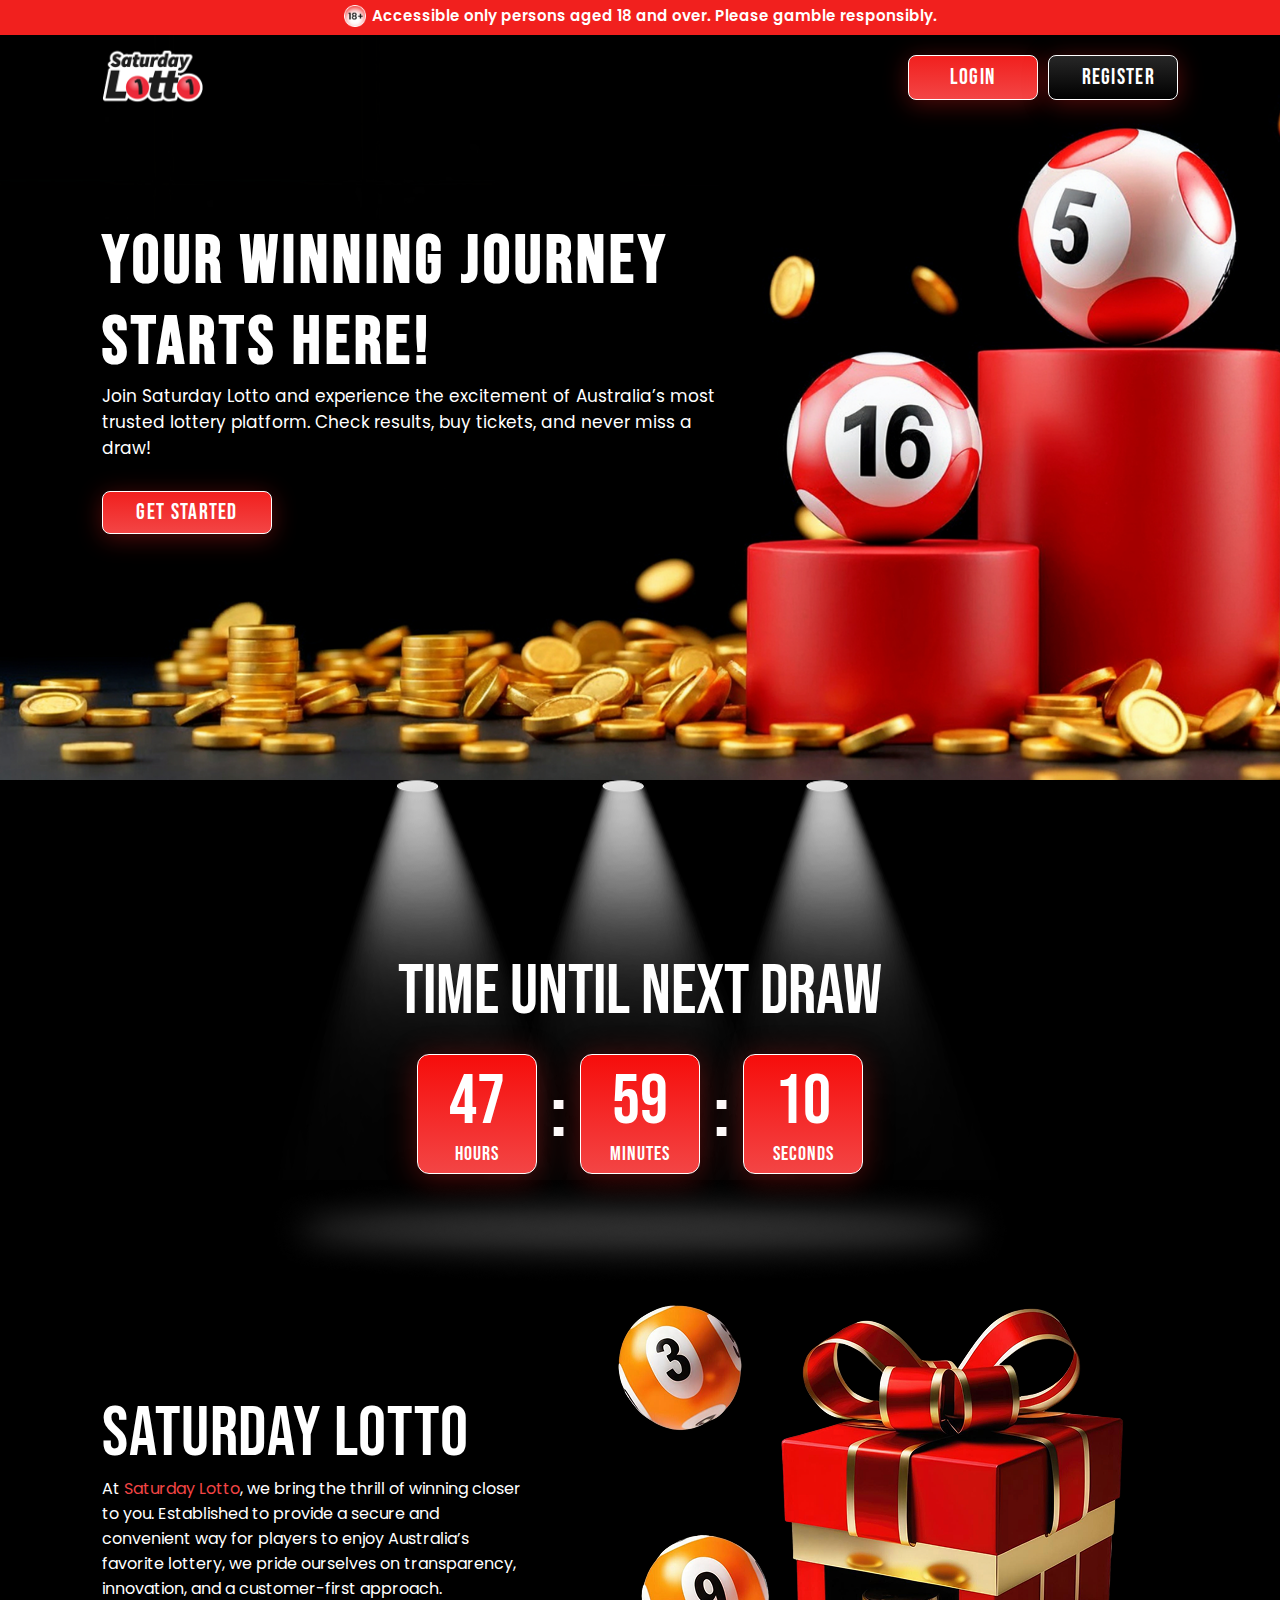
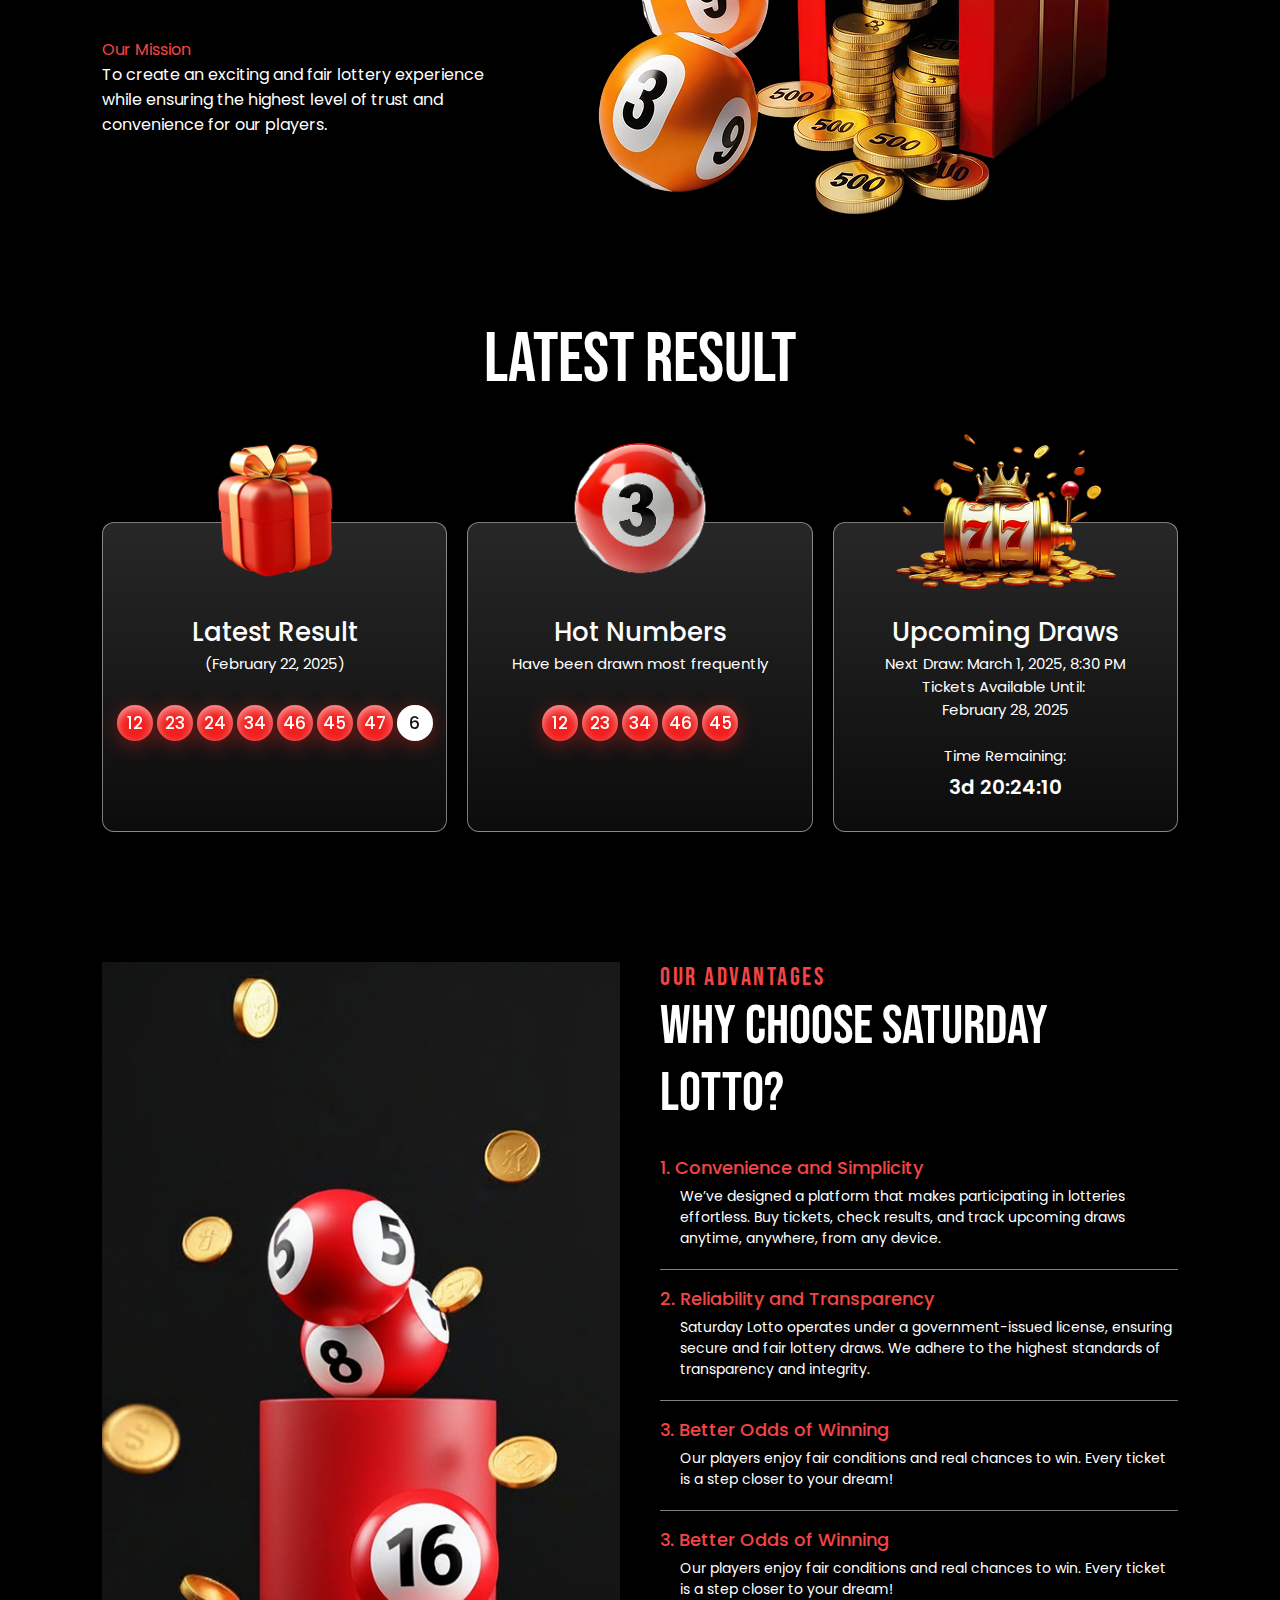
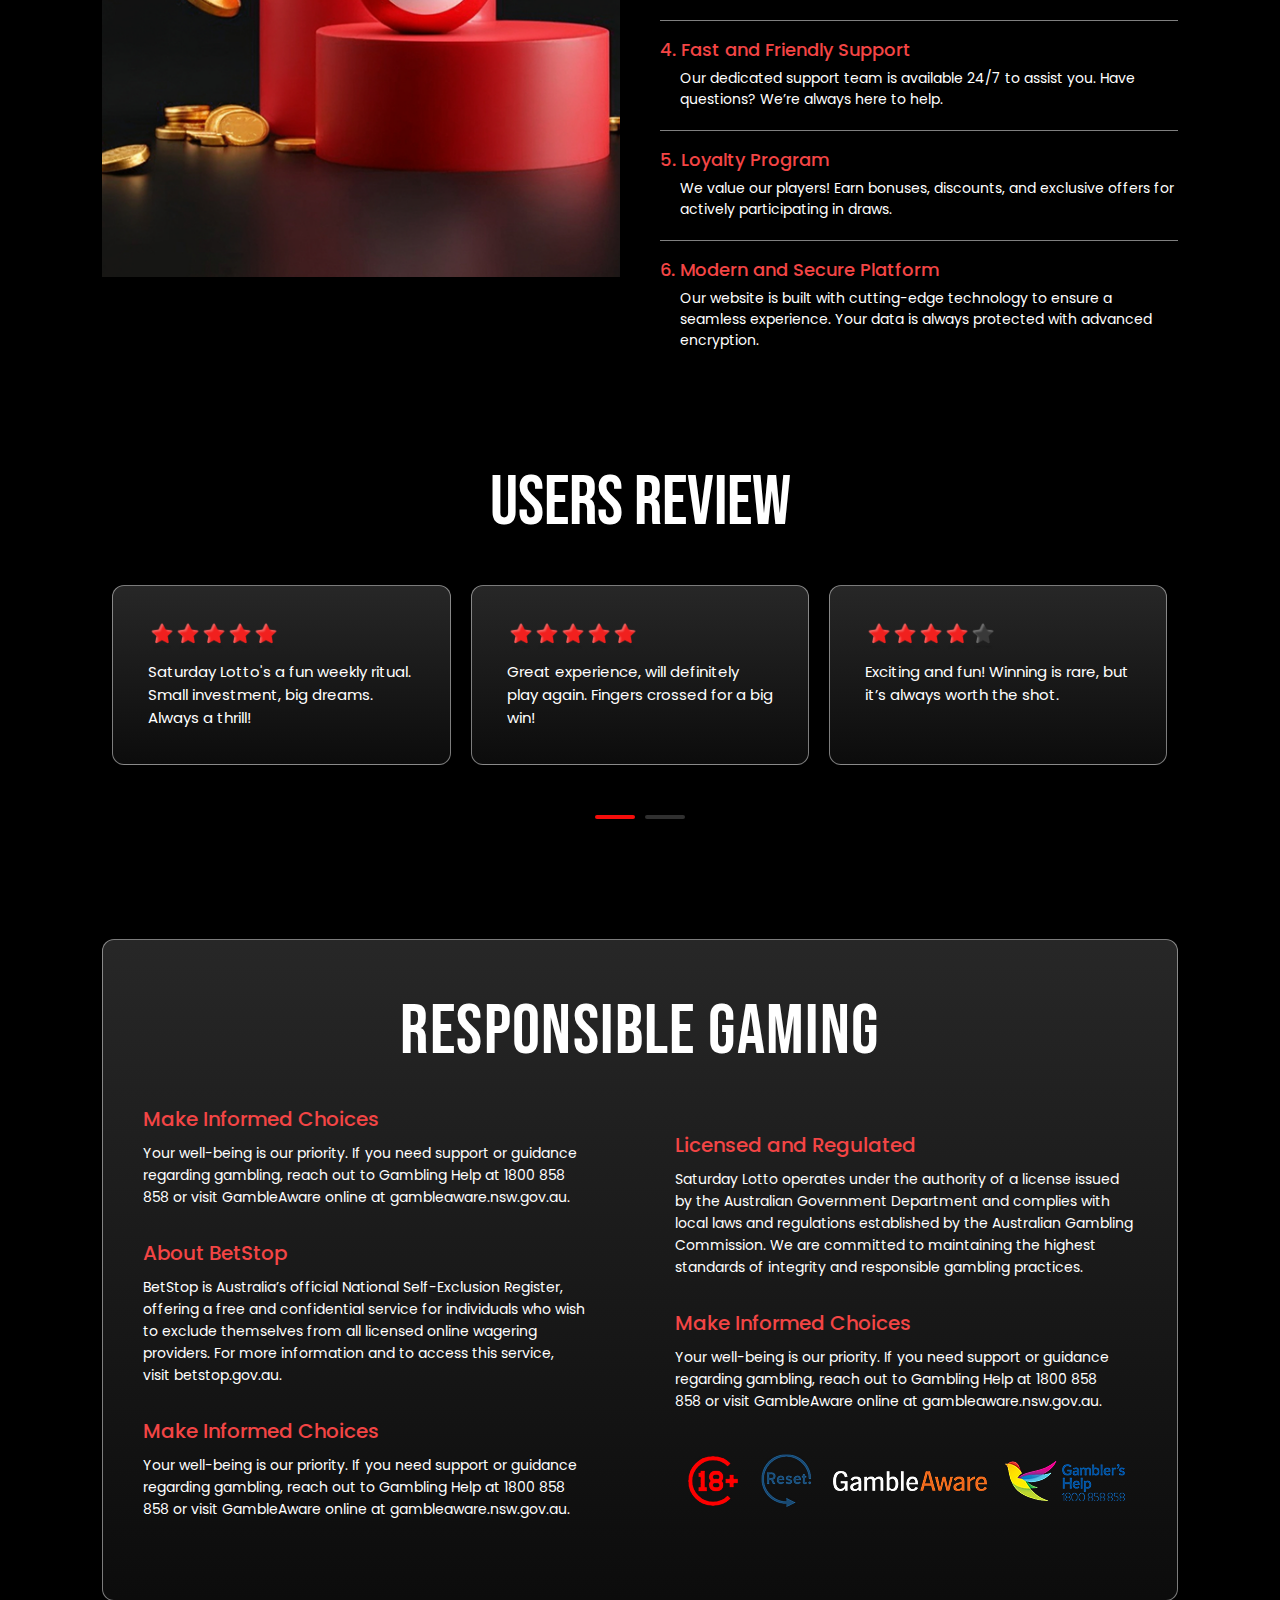
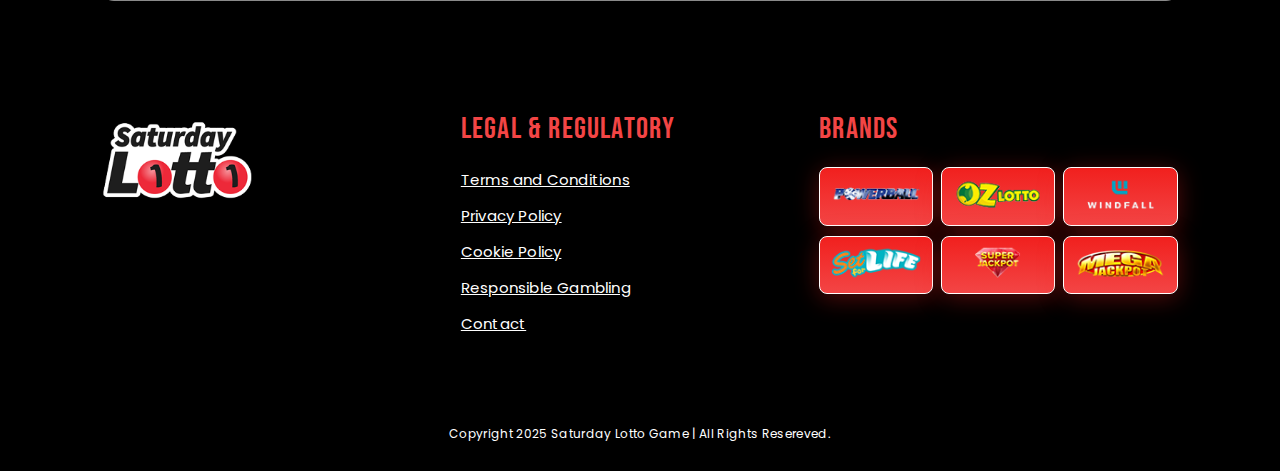
==== commit 57c75e4c: "responsive part" ====
--- a/index.html
+++ b/index.html
@@ -2,16 +2,36 @@
 <html lang="en">
     <head>
         <meta charset="utf-8">
-		<meta http-equiv="X-UA-Compatible" content="IE=edge">
-		<meta name="viewport" content="width=device-width, initial-scale=1">
-        <title></title>
-        <link rel="shortcut icon" href="" type="image/x-icon">
+        <meta http-equiv="X-UA-Compatible" content="IE=edge">
+        <meta name="viewport" content="width=device-width, initial-scale=1">
+        
+        <title>Saturday Lotto - Play & Win Big in Australia</title>
+        
+        <meta name="description" content="Play Saturday Lotto and stand a chance to win life-changing jackpots. Check results, strategies, and tips for the best lottery experience in Australia.">
+        <meta name="keywords" content="Saturday Lotto, Lotto Australia, Saturday Lotto results, play lottery, lottery jackpot, winning numbers">
+        <meta name="author" content="Saturday Lotto">
+        
+        <meta property="og:title" content="Saturday Lotto - Play & Win Big in Australia">
+        <meta property="og:description" content="Join Saturday Lotto for a chance to win huge prizes! Get the latest results, winning strategies, and exclusive lottery insights.">
+        <meta property="og:image" content="https://saturdaylotto.com/images/lotto-banner.png">
+        <meta property="og:url" content="https://saturdaylotto.com">
+        <meta property="og:type" content="website">
+        
+        <meta name="twitter:card" content="summary_large_image">
+        <meta name="twitter:title" content="Saturday Lotto - Play & Win Big in Australia">
+        <meta name="twitter:description" content="Check the latest Saturday Lotto results, strategies, and winning tips to boost your chances of hitting the jackpot.">
+        <meta name="twitter:image" content="https://saturdaylotto.com/images/lotto-banner.jpg">
+        
+        <link rel="shortcut icon" href="images/fav-icon.png" type="image/x-icon">
+        
         <link rel="stylesheet" href="css/style.css">
         <link rel="stylesheet" href="css/responsive.css">
+        
         <link rel="preconnect" href="https://fonts.googleapis.com">
         <link rel="preconnect" href="https://fonts.gstatic.com" crossorigin>
-        <link href="https://fonts.googleapis.com/css2?family=Bebas+Neue&family=Poppins:ital,wght@0,100;0,200;0,300;0,400;0,500;0,600;0,700;0,800;0,900;1,100;1,200;1,300;1,400;1,500;1,600;1,700;1,800;1,900&display=swap" rel="stylesheet">
+        <link href="https://fonts.googleapis.com/css2?family=Bebas+Neue&family=Poppins:wght@100;200;300;400;500;600;700;800;900&display=swap" rel="stylesheet">
     </head>
+    
     <body>
         <header class="header-section">
             <div class="warning-top-bar">
@@ -25,19 +45,296 @@
                         </a>
                     </div>
                     <div class="header-button">
-                        <a href="login.html">
-                            <button class="login-btn">Login</button>
-                        </a>
-                        <a href="register.html">
-                            <button class="register-btn">Register</button>
-                        </a>
-                    </div>
+                        <button class="login-btn" onclick="openLoginPopup()">Login</button>
+                        <button class="signup-btn" onclick="openRegisterPopup()">Register</button>
+                    </div>
+                    <div id="registerPopup" class="popup-container">
+                        <div class="popup">
+                            <div class="popup-left"></div>
+                            <div class="popup-right">
+                                <span class="close-btn" onclick="closeRegisterPopup()">&times;</span>
+                                <h2>REGISTER AN ACCOUNT</h2>
+                                <p>Join thousands of users worldwide</p>
+                                <form id="registerForm">
+                                    <label>Full name</label>
+                                    <input type="text" id="fullName" required>
+                    
+                                    <label>Email address</label>
+                                    <input type="email" id="email" required>
+                    
+                                    <label>Password</label>
+                                    <input type="password" id="password" required>
+                                    <p class="password-info">Use 8+ characters with a mix of letters, numbers & symbols</p>
+                    
+                                    <label>Confirm Password</label>
+                                    <input type="password" id="confirmPassword" required><br>
+                    
+                                    <label class="checkbox-container">
+                                        <input type="checkbox" id="ageConfirm" required> I confirm that I am 18 years older
+                                    </label>
+                                    <label class="checkbox-container">
+                                        <input type="checkbox" id="termsConfirm" required> I agree to the Terms of Service and Privacy
+                                    </label>
+                    
+                                    <button type="submit" class="register-btn">REGISTER NOW</button>
+                                </form>
+                                <p class="have-account">Already have an account? <a href="#" onclick="openLoginPopup()">Log in</a></p>
+                            </div>
+                        </div>
+                    </div>
+                    <div id="loginPopup" class="popup-container">
+                        <div class="popup">
+                            <div class="popup-left-login"></div>
+                            <div class="popup-right">
+                                <span class="close-btn" onclick="closeLoginPopup()">&times;</span>
+                                <h2>Log in to your account</h2>
+                                <p>Join thousands of users worldwide</p>
+                                <form id="loginForm">
+                                    <label>Email address</label>
+                                    <input type="email" id="loginEmail" required>
+                    
+                                    <label>Password</label>
+                                    <input type="password" id="loginPassword" required>
+                    
+                                    <button type="submit" class="register-btn">LOGIN</button>
+                                </form>
+                                <p class="have-account"><a href="#" onclick="openForgotPasswordPopup()">Forgot Password?</a></p>
+                                <p class="have-account">Don't have an account? <a href="#" onclick="openRegisterPopup()">Register</a></p>
+                            </div>
+                        </div>
+                    </div>
+                    <div id="forgotPasswordPopup" class="popup-container">
+                        <div class="popup">
+                            <div class="popup-left-login"></div>
+                            <div class="popup-right">
+                                <span class="close-btn" onclick="closeForgotPasswordPopup()">&times;</span>
+                                <h2>RESET PASSWORD</h2>
+                                <p>Enter your email to receive a reset link</p>
+                                <form id="forgotPasswordForm">
+                                    <label>Email address</label>
+                                    <input type="email" id="forgotPasswordEmail" required>
+                    
+                                    <button type="submit" class="register-btn">SEND RESET LINK</button>
+                                </form>
+                                <p class="have-account"><a href="#" onclick="openLoginPopup()">Back to Login</a></p>
+                            </div>
+                        </div>
+                    </div>
+                    <style>
+                        .popup-container {
+                            display: none;
+                            position: fixed;
+                            top: 0;
+                            left: 0;
+                            width: 100%;
+                            height: 100%;
+                            background: rgba(0, 0, 0, 0.7);
+                            justify-content: center;
+                            align-items: center;
+                            z-index: 999;
+                        }
+                        .popup {
+                            display: flex;
+                            width: 1000px;
+                            background: #fff;
+                            border-radius: 8px;
+                            overflow: hidden;
+                        }
+                        .popup-left {
+                            width: 50%;
+                            background: url('/images/register-bg.png') center/cover;
+                            background-position: 85% 50%;
+                        }
+                        .popup-left-login {
+                            width: 50%;
+                            background: url('/images/login-bg.png') center/cover;
+                            background-position: 85% 50%;
+                            min-height: 550px;
+                        }
+                        .popup-right {
+                            width: 50%;
+                            padding: 40px;
+                            text-align: left;
+                        }
+                        .popup-right h2 {
+                            color: #0C0C0C;
+                            font-family: "Bebas Neue";
+                            font-size: 40px;
+                            font-weight: 500;
+                            text-transform: uppercase;
+                            padding-top: 15px;
+                        }
+                        .popup-right p {
+                            color: #0C0C0C;
+                            font-family: Poppins;
+                            font-size: 15px;
+                            font-weight: 400;
+                            padding-bottom: 15px;
+                        }
+                        p.password-info {
+                            color: #F1201E;
+                            font-family: Poppins;
+                            font-size: 11px;
+                            font-style: normal;
+                            font-weight: 400;
+                            line-height: normal;
+                            padding: 0px;
+                        }
+                        .close-btn {
+                            font-size: 32px;
+                            color: #333;
+                            float: right;
+                            cursor: pointer;
+                            font-weight: 600;
+                        }
+                        .close-btn:hover {
+                            color: red;
+                        }
+                        form {
+                            display: flex;
+                            flex-direction: column;
+                        }
+                        label {
+                            margin-top: 8px;
+                            color: #0C0C0C;
+                            font-family: Poppins;
+                            font-size: 15px;
+                        }
+                        input {
+                            width: 100%;
+                            padding: 10px;
+                            margin-top: 5px;
+                            border-radius: 4px;
+                            background: #E4E4E4;
+                            border: none;
+                            outline: none;
+                        }
+                        label.checkbox-container {
+                            display: flex;
+                            align-items: baseline;
+                            gap: 4px;
+                        }
+                        input[type="checkbox"] {
+                            width: 22px;
+                            position: relative;
+                            top: 2px;
+                        }
+                        .checkbox-container {
+                            color: #0C0C0C;
+                            font-family: Poppins;
+                            font-size: 14px;
+                            font-style: normal;
+                            font-weight: 400;
+                            line-height: normal;
+                        }
+                        button.register-btn {
+                            border-radius: 8px;
+                            background: linear-gradient(180deg, #F1201E 0%, #F34545 100%);
+                            padding: 7px;
+                            margin-top: 15px;
+                            cursor: pointer;
+                            border: none;
+                            color: #FFF;
+                            font-family: "Bebas Neue";
+                            font-size: 22px;
+                            font-weight: 500;
+                            letter-spacing: 1.15px;
+                            margin-top: 25px;
+                        }
+                        button.register-btn:hover {
+                            background: linear-gradient(180deg, #F1201E 0%, #ec3b3b 100%);
+                        }
+                        p.have-account {
+                            color: #0C0C0C;
+                            font-family: Poppins;
+                            font-size: 14px;
+                            text-align: center;
+                            padding-top: 25px;
+                        }
+                        .have-account > a {
+                            color: #F1201E;
+                            text-decoration: underline;
+                            cursor: pointer;
+                        }
+                        @media (max-width: 768px) {
+                            .popup {
+                                flex-direction: column;
+                                width: 90%;
+                            }
+
+                            .popup-left,
+                            .popup-left-login {
+                                display: none;
+                            }
+
+                            .popup-right {
+                                width: 100%;
+                            }
+                            .popup-right h2 {
+                                font-size: 32px;
+                                line-height: normal;
+                                padding-top: 15px;
+                            }
+                            button.register-btn {
+                                margin-top: 10px;
+                            }
+                            p.have-account {
+                                padding: 15px 0px 0px 0px;
+                            }
+                            .popup-right {
+                                padding: 30px 20px;
+                            }
+                            .close-btn {
+                                left: 0px;
+                            }
+                        }
+                    </style>
+                    <script>
+                        function openRegisterPopup() {
+                            closeAllPopups();
+                            document.getElementById("registerPopup").style.display = "flex";
+                        }
+                    
+                        function closeRegisterPopup() {
+                            document.getElementById("registerPopup").style.display = "none";
+                        }
+                    
+                        function openLoginPopup() {
+                            closeAllPopups();
+                            document.getElementById("loginPopup").style.display = "flex";
+                        }
+                    
+                        function closeLoginPopup() {
+                            document.getElementById("loginPopup").style.display = "none";
+                        }
+                    
+                        function openForgotPasswordPopup() {
+                            closeAllPopups();
+                            document.getElementById("forgotPasswordPopup").style.display = "flex";
+                        }
+                    
+                        function closeForgotPasswordPopup() {
+                            document.getElementById("forgotPasswordPopup").style.display = "none";
+                        }
+                    
+                        function closeAllPopups() {
+                            document.getElementById("registerPopup").style.display = "none";
+                            document.getElementById("loginPopup").style.display = "none";
+                            document.getElementById("forgotPasswordPopup").style.display = "none";
+                        }
+                    
+                        window.onclick = function(event) {
+                            if (event.target.classList.contains("popup-container")) {
+                                closeAllPopups();
+                            }
+                        };
+                    </script>
                 </div>
                 <div class="banner-context">
                     <h1>Your Winning Journey Starts Here!</h1>
                     <p>Join Saturday Lotto and experience the excitement of Australia’s most trusted lottery platform. Check results, buy tickets, and never miss a draw!</p>
-                    <a href="register.html">
-                        <button class="banner-btn">Get Started</button>
+                    <a>
+                        <button class="banner-btn" onclick="openRegisterPopup()">Get Started</button>
                     </a>
                 </div>
             </div>
@@ -92,7 +389,7 @@
                     <div class="result-flex">
                         <div class="result-card">
                             <div class="result-img">
-                                <img src="images/Latest-Result.png" alt="">
+                                <img src="images/Latest-Result.png" alt="Latest Result">
                             </div>
                             <div class="result-card-content">
                                 <h3>Latest Result</h3>
@@ -111,7 +408,7 @@
                         </div>
                         <div class="result-card">
                             <div class="result-img">
-                                <img src="images/Hot-Numbers.png" class="result-img-2" alt="Hot Numbers Image">
+                                <img src="images/Hot-Numbers.png" class="result-img-2" alt="Hot Numbers">
                             </div>
                             <div class="result-card-content">
                                 <h3>Hot Numbers</h3>
@@ -127,7 +424,7 @@
                         </div>
                         <div class="result-card">
                             <div class="result-img">
-                                <img src="images/Upcoming-Draws.png" class="result-img-3" alt="">
+                                <img src="images/Upcoming-Draws.png" class="result-img-3" alt="Upcoming Draws">
                             </div>
                             <div class="result-card-content">
                                 <h3>Upcoming Draws</h3>
@@ -266,23 +563,23 @@
                                 <p>Your well-being is our priority. If you need support or guidance regarding gambling, reach out to Gambling Help at 1800 858 858 or visit GambleAware online at gambleaware.nsw.gov.au.</p>
                                 <ul>
                                     <li>
-                                        <a href="">
-                                            <img src="images/f-logo-1.png" alt="">
+                                        <a>
+                                            <img src="images/f-logo-1.png" alt="18+ Gambling Warning logo icon">
                                         </a>
                                     </li>
                                     <li>
-                                        <a href="">
-                                            <img src="images/f-logo-2.png" alt="">
+                                        <a href="https://resetapp.com.au/" target="_blank" rel="noopener noreferrer">
+                                            <img src="images/f-logo-2.png" alt="Reset App logo for responsible gambling">
                                         </a>
                                     </li>
                                     <li>
-                                        <a href="">
-                                            <img src="images/f-logo-3.png" alt="">
+                                        <a href="https://www.gambleaware.org/"target="_blank" rel="noopener noreferrer">
+                                            <img src="images/f-logo-3.png" alt="Gamble Aware logo for gambling support">
                                         </a>
                                     </li>
                                     <li>
-                                        <a href="">
-                                            <img src="images/f-logo-4.png" alt="">
+                                        <a href="https://gamblershelp.com.au/"target="_blank" rel="noopener noreferrer">
+                                            <img src="images/f-logo-4.png"  alt="Gamblers Help logo for gambling assistance">
                                         </a>
                                     </li>
                                 </ul>
@@ -313,17 +610,44 @@
                             <li>
                                 <a href="responsible-gaming.html">Responsible Gambling</a>
                             </li>
+                            <li>
+                                <a href="mailto:support@saturdaylotto.com">Contact</a>
+                            </li>
                         </ul>
                     </div>
                     <div class="footer-brands">
                         <h3 class="footer-title-h3">brands</h3>
                         <ul>
-                            <li><img src="images/brand-1.png"></li>
-                            <li><img src="images/brand-2.png"></li>
-                            <li><img src="images/brand-3.png"></li>
-                            <li><img src="images/brand-4.png"></li>
-                            <li><img src="images/brand-5.png"></li>
-                            <li><img src="images/brand-6.png"></li>
+                            <li>
+                                <div class="red-bg-footer">
+                                    <img src="images/brand-logo-1.png">
+                                </div>
+                            </li>
+                            <li>
+                                <div class="red-bg-footer">
+                                    <img src="images/brand-logo-2.png">
+                                </div>
+                            </li>
+                            <li>
+                                <div class="red-bg-footer">
+                                    <img src="images/brand-logo-3.png">
+                                </div>
+                            </li>
+                            <li>
+                                <div class="red-bg-footer">
+                                    <img src="images/brand-logo-4.png">
+                                </div>
+                            </li>
+                            <li>
+                                <div class="red-bg-footer">
+                                    <img src="images/brand-logo-5.png">
+                                </div>
+                            </li>
+                            <li>
+                                <div class="red-bg-footer">
+                                    <img src="images/brand-logo-6.png">
+                                </div>
+                            </li>
                         </ul>
                     </div>
                 </div>
@@ -375,32 +699,32 @@
         </script>
         <script>
             let currentIndex = 0;
-                const reviews = document.getElementById("reviewSlider");
-                const totalReviews = document.querySelectorAll(".review-card").length;
-                const slidesToShow = window.innerWidth <= 768 ? 1 : window.innerWidth <= 1024 ? 2 : 3;
-
-                function updateSlider() {
-                    const slideWidth = document.querySelector(".review-card").offsetWidth;
-                    reviews.style.transform = `translateX(-${currentIndex * slideWidth}px)`;
+            const reviews = document.getElementById("reviewSlider");
+            const totalReviews = document.querySelectorAll(".review-card").length;
+            const slidesToShow = window.innerWidth <= 768 ? 1 : window.innerWidth <= 1024 ? 2 : 3;
+
+            function updateSlider() {
+                const slideWidth = document.querySelector(".review-card").offsetWidth;
+                reviews.style.transform = `translateX(-${currentIndex * slideWidth}px)`;
+            }
+
+            document.getElementById("nextBtn").addEventListener("click", () => {
+                if (currentIndex < totalReviews - slidesToShow) {
+                    currentIndex++;
+                } else {
+                    currentIndex = 0;
                 }
-
-                document.getElementById("nextBtn").addEventListener("click", () => {
-                    if (currentIndex < totalReviews - slidesToShow) {
-                        currentIndex++;
-                    } else {
-                        currentIndex = 0;
-                    }
-                    updateSlider();
-                });
-
-                document.getElementById("prevBtn").addEventListener("click", () => {
-                    if (currentIndex > 0) {
-                        currentIndex--;
-                    } else {
-                        currentIndex = totalReviews - slidesToShow;
-                    }
-                    updateSlider();
-                });
-            </script>
+                updateSlider();
+            });
+
+            document.getElementById("prevBtn").addEventListener("click", () => {
+                if (currentIndex > 0) {
+                    currentIndex--;
+                } else {
+                    currentIndex = totalReviews - slidesToShow;
+                }
+                updateSlider();
+            });
+        </script>
     </body>
 </html>--- a/css/style.css
+++ b/css/style.css
@@ -15,7 +15,7 @@
     cursor: pointer;
 }
 .header-section {
-    background-image: url('../images/saturday-lotto-header-bg.png');
+    background-image: url('../images/lotto-banner.png');
     background-position: center left 25%;
     background-repeat: no-repeat;
     background-size: cover;
@@ -78,7 +78,7 @@
     padding: 7px 33px;
     font-family: "Bebas Neue";
 }
-button.register-btn{
+button.signup-btn {
     border-radius: 8px;
     border: 0.7px solid #FFF;
     background: linear-gradient(180deg, #272727 0%, #000 100%);
@@ -581,7 +581,7 @@
     letter-spacing: 0.33px;
 }
 .disclaimer-subpage{
-    padding: 40px 0px;
+    padding: 20px 0px 40px 0px;
 }
 .disclaimer-context > h2{
     color: #FFF;
@@ -618,7 +618,7 @@
     color: #FF5C5C;
 }
 .subpage-section{
-    padding: 20px 0px 40px 0px;
+    padding: 40px 0px;
 }
 .subpage-context > h2{
     color: #FFF;
@@ -698,4 +698,17 @@
     font-weight: 400;
     line-height: 24px; 
     letter-spacing: 0.33px;
+}
+.red-bg-footer {
+    border-radius: 8px;
+    border: 0.7px solid #FFF;
+    background: linear-gradient(180deg, #F1201E 0%, #F34545 100%);
+    box-shadow: 0px 4px 25px 0px rgba(241, 32, 30, 0.35);
+    text-align: center;
+    margin-bottom: 10px;
+}
+.red-bg-footer > img {
+    width: 100%;
+    height: 100%;
+    padding: 8px 10px;
 }--- a/css/responsive.css
+++ b/css/responsive.css
@@ -1,5 +1,453 @@
-@media only screen and (max-width: 3000px) and (min-width: 2000px){
-    header {
-        min-height: 875px;
+@media only screen and (max-width: 600px) and (min-width: 300px){
+    .about-flex {
+        display: grid;
+        grid-template-columns: repeat(1, 1fr);
+        gap: 30px;
+    }
+    .disclaimer-subpage {
+        padding: 20px 0px 30px 0px;
+    }
+    .subpage-footer-section {
+        padding: 40px 0px 20px 0px;
+    }
+    .useful-links > ul > li > a {
+        font-size: 14px;
+    }
+    .disclaimer-context > h2 {
+        font-size: 42px;
+    }
+    .subpage-context > h2 {
+        font-size: 42px;
+        letter-spacing: 1.5px;
+    }
+    .subpage-brand-logos {
+        justify-content: unset;
+        gap: 12px;
+        margin: 20px 0px 40px 0px;
+        flex-wrap: wrap;
+    }
+    .about-img > img {
+        width: 100%;
+    }
+    .time-content {
+        width: 90px;
+        height: 100px;
+    }
+    .highlight-shadow > img {
+        width: 100%;
+    }
+    .timing-section {
+        height: 400px;
+        padding: 150px 0px 200px 0px;
+        width: 100%;
+        background-position: 50% 17%;
+        background-size: cover;
+    }
+    .header-logo > a > img {
+        width: 87px;
+        height: auto;
+    }
+    .subpage-footer-bg {
+        padding: 40px 20px;
+    }
+    .subpage-section {
+        padding: 50px 0px 30px 0px;
+    }
+    .banner-context > h1 {
+        font-size: 45px;
+        line-height: normal;
+        letter-spacing: 2px;
+        width: 100%;
+        font-weight: 500;
+    }
+    .header-section {
+        min-height: auto;
+    }
+    .banner-context {
+        padding: 70px 0px 150px 0px;
+    }
+    button.banner-btn {
+        font-size: 20px;
+        letter-spacing: 1.3px;
+        padding: 7px 24px;
+    }
+    .banner-context > p {
+        font-size: 15px;
+        line-height: normal;
+        width: 100%;
+    }
+    .container {
+        width: 100%;
+        padding: 0px 15px;
+    }
+    .warning-top-bar > p {
+        font-size: 11px;
+        line-height: normal;
+        display: block;
+    }
+    .warning-top-bar > p > img {
+        width: 18px;
+        height: 18px;
+        margin-right: 6px;
+        position: relative;
+        top: 5px;
+    }
+    button.login-btn,
+    button.signup-btn {
+        font-size: 18px;
+        letter-spacing: 1px;
+        width: 98px;
+        height: 38px;
+        padding: 0px 0px;
+    }
+    .result-flex {
+        display: grid;
+        grid-template-columns: repeat(1, 1fr);
+        gap: 20px;
+        padding-top: 120px;
+    }
+    .faq-flex {
+        display: grid;
+        grid-template-columns: repeat(1, 1fr);
+        justify-content: center;
+        gap: 40px;
+    }
+    .game-flex {
+        display: grid;
+        grid-template-columns: repeat(1, 1fr);
+        gap: 80px;
+        align-items: center;
+    }
+    .game-context > ul {
+        list-style: none;
+        display: flex;
+        gap: 12px;
+        align-items: center;
+        padding: 12px;
+        flex-wrap: wrap;
+    }
+    .contact-flex {
+        display: grid;
+        grid-template-columns: repeat(1, 1fr);
+    }
+    .title-heading > h2 {
+        font-size: 44px;
+        padding: 0px 0px 30px 0px;
+    }
+    .time-content h3 {
+        font-size: 50px;
+        line-height: 70px;
+    }
+    .highlight-shadow {
+        padding-top: 15px;
+    }
+    .about-section {
+        padding: 30px 0px;
+    }
+    .about-content > h2 {
+        font-size: 44px;
+    }
+    .about-content > p {
+        font-size: 15px;
+    }
+    .result-title > h2 {
+        font-size: 44px;
+    }
+    .result-img > img {
+        position: absolute;
+        top: -75px;
+        transform: translateX(-50%);
+        width: 120px;
+        height: auto;
+    }
+    .result-card {
+        height: 255px;
+        margin-bottom: 70px;
+    }
+    .result-card-content {
+        padding: 60px 0px 20px 0px;
+    }
+    img.result-img-2 {
+        width: 155px !important;
+        height: 115px !important;
+    }
+    img.result-img-3 {
+        width: 250px !important;
+        height: 135px !important;
+    }
+    .result-section {
+        padding: 0px;
+    }
+    .faq-section {
+        padding: 0px 0px 10px 0px;
+    }
+    .faq-title-part > h2 {
+        font-size: 45px;
+    }
+    .faq-part > ul > li > h3 {
+        font-size: 17px;
+    }
+    .faq-title-part > small {
+        font-size: 22px;
+    }
+    .faq-part > ul > li > p {
+        font-size: 13px;
+    }
+    .review-title > h2 {
+        font-size: 44px;
+        padding-bottom: 35px;
+    }
+    .responsibile-section {
+        padding: 0px 0px;
+    }
+    .gaming-title > h2 {
+        font-size: 44px;
+    }
+    .game-flex {
+        gap: 0px;
+    }
+    .game-bg {
+        padding: 40px 40px;
+    }
+    .footer-logo > img {
+        width: 130px;
+    }
+    .contact-flex {
+        display: grid;
+        grid-template-columns: repeat(1, 1fr);
+        gap: 30px;
+    }
+    .copyright {
+        padding: 50px 0px 10px 0px;
+    }
+    .result-card-content > h3 {
+        font-size: 22px;
+    }
+    .game-context > h3 {
+        font-size: 18px;
+    }
+}
+@media only screen and (max-width: 360px) and (min-width: 300px){
+    .banner-context {
+        padding: 50px 0px 150px 0px !important;
+    }
+    .time-content {
+        width: 70px !important;
+        height: 85px !important;
+    }
+    .time-content h3 {
+        font-size: 44px !important;
+        line-height: 60px;
+    }
+    .highlight-shadow {
+        padding-top: 0px;
+    }
+    .lotto-num > span {
+        width: 30px;
+        height: 30px;
+        font-size: 15px !important;
+    }
+    .time-content p {
+        font-size: 14px !important;
+    }
+    .game-bg {
+        padding: 40px 15px;
+    }
+    .game-context > ul {
+        gap: 6px !important;
+        padding: 5px 0px !important;
+    }
+    .review-section {
+        padding: 40px 0px 60px 0px;
+    }
+    button.login-btn, button.signup-btn {
+        width: 90px;
+        height: 38px;
+    }
+}
+@media only screen and (max-width: 868px) and (min-width: 601px){
+    .container {
+        width: 100% !important;
+        max-width: 100% !important;
+        padding: 0px 20px;
+        overflow-x: hidden;
+    }
+    .banner-context {
+        padding: 50px 0px 120px 0px;
+    }
+    .header-section {
+        min-height: auto;
+        background-position: center left 6%;
+    }
+    .banner-context > h1 {
+        font-size: 55px;
+        font-weight: 500;
+        line-height: normal;
+        letter-spacing: 2px;
+        width: 70%;
+    }
+    .about-section {
+        padding: 90px 0px 0px 0px;
+    }
+    .popup {
+        width: 75% !important;
+    }
+    .banner-context > p {
+        width: 60% !important;
+        font-size: 15px;
+    }
+    .about-flex {
+        display: grid;
+        grid-template-columns: repeat(1, 1fr);
+        align-items: center;
+        gap: 0px;
+    }
+    .title-heading > h2 {
+        font-size: 60px;
+    }
+    .about-content > h2 {
+        font-size: 50px;
+    }
+    .about-content > p {
+        font-size: 15px;
+        font-style: normal;
+        font-weight: 400;
+        line-height: normal;
+    }
+    .result-flex {
+        display: grid;
+        grid-template-columns: repeat(2, 1fr);
+        gap: 20px;
+    }
+    .result-card {
+        margin-bottom: 80px;
+    }
+    .faq-flex {
+        grid-template-columns: repeat(1, 1fr);
+        gap: 40px;
+    }
+    .faq-section {
+        padding: 0px 0px 50px 0px;
+    }
+    .result-section {
+        padding: 0px 0px 0px 0px;
+    }
+    .review-section {
+        padding: 0px 0px 60px 0px;
+    }
+    .result-title > h2 {
+        font-size: 50px;
+    }
+    .faq-title-part > h2 {
+        font-size: 50px;
+    }
+    .faq-part > ul > li > h3 {
+        font-size: 17px;
+    }
+    .review-title > h2 {
+        font-size: 50px;
+    }
+    .gaming-title > h2 {
+        font-size: 50px;
+    }
+    .game-flex {
+        grid-template-columns: repeat(1, 1fr);
+        gap: 0px;
+    }
+    .about-img > img {
+        width: 100%;
+    }
+}
+@media only screen and (max-width: 1100px) and (min-width: 869px){
+    .container {
+        width: 90% !important;
+        max-width: 100% !important;
+        padding: 0px 20px;
+        overflow-x: hidden;
+    }
+    .banner-context {
+        padding: 50px 0px 120px 0px;
+    }
+    .header-section {
+        min-height: auto;
+        background-position: center left 6%;
+    }
+    .banner-context > h1 {
+        font-size: 64px;
+        font-weight: 500;
+        line-height: normal;
+        letter-spacing: 2px;
+        width: 70%;
+    }
+    .about-section {
+        padding: 90px 0px 0px 0px;
+    }
+    .popup {
+        width: 75% !important;
+    }
+    .banner-context > p {
+        width: 60% !important;
+        font-size: 15px;
+    }
+    .about-flex {
+        display: grid;
+        grid-template-columns: repeat(1, 1fr);
+        align-items: center;
+        gap: 0px;
+    }
+    .title-heading > h2 {
+        font-size: 60px;
+    }
+    .about-content > h2 {
+        font-size: 60px;
+    }
+    .about-content > p {
+        font-size: 15px;
+        font-style: normal;
+        font-weight: 400;
+        line-height: normal;
+    }
+    .result-flex {
+        display: grid;
+        grid-template-columns: repeat(2, 1fr);
+        gap: 20px;
+    }
+    .result-card {
+        margin-bottom: 80px;
+    }
+    .faq-flex {
+        grid-template-columns: repeat(1, 1fr);
+        gap: 40px;
+    }
+    .faq-section {
+        padding: 0px 0px 50px 0px;
+    }
+    .result-section {
+        padding: 0px 0px 0px 0px;
+    }
+    .review-section {
+        padding: 0px 0px 60px 0px;
+    }
+    .result-title > h2 {
+        font-size: 60px;
+    }
+    .faq-title-part > h2 {
+        font-size: 60px;
+    }
+    .faq-part > ul > li > h3 {
+        font-size: 17px;
+    }
+    .review-title > h2 {
+        font-size: 60px;
+    }
+    .gaming-title > h2 {
+        font-size: 60px;
+    }
+    .game-flex {
+        grid-template-columns: repeat(1, 1fr);
+        gap: 0px;
+    }
+    .about-img > img {
+        width: 100%;
     }
 }